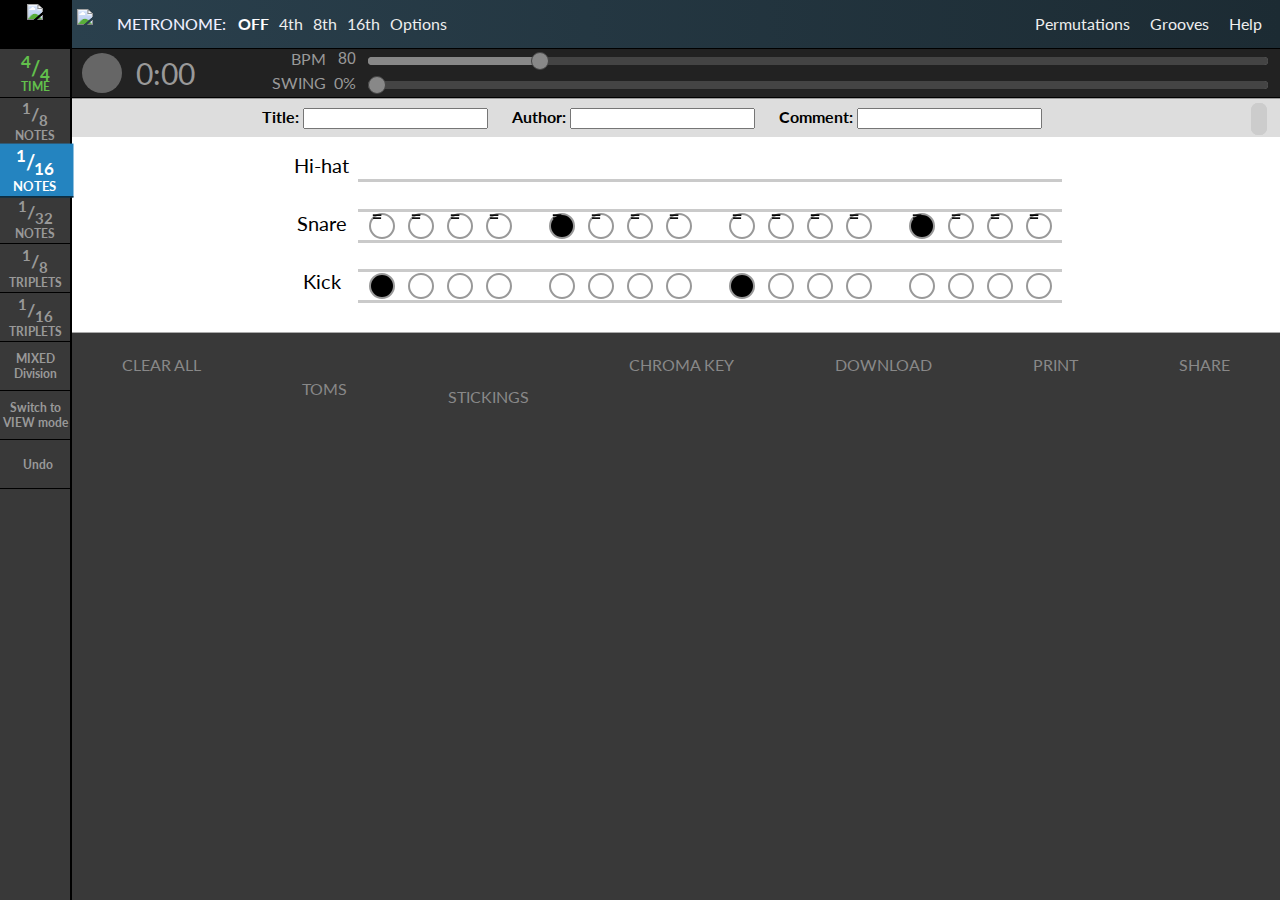
==== index.html @ 0bae326b "Add chroma key toggle" ====
<!DOCTYPE html>
<html unused_manifest="gscribe.manifest">
	<!-- HTML for the Groove Writer part of the Groove Scribe HTML application -->
	<!--Copyright 2015-2020 Lou Montulli, Mike Johnston  GPL V2.0 Please See LICENSE.txt for more details -->

    <head>
		<title>Groove Scribe</title>

		<meta name="apple-mobile-web-app-capable" content="yes">
		<meta name="mobile-web-app-capable" content="yes">
		<link rel="icon" sizes="192x192" href="images/gscribe-icon-192.png">
		<link rel="icon" sizes="96x96" href="images/gscribe-icon-96.png">
		<link rel="apple-touch-icon" href="images/apple-touch-icon.png">

		<!--meta property="og:image" content="https://mikeslessons.com/groove/images/GScribe_Logo_on_orange.png"> -->
		<meta property="og:description" content="Groove Scribe allows drummers to easily create grooves, listen, share, print sheet music, and more. Use the Groove Scribe to create new grooves, figure out the groove to your favorite song, or write down the groove to your latest tune."/>
		<meta property="og:site_name" content="GrooveScribe at MikesLessons.com"/>

		<script>
			document.write('<meta property="og:image" content="https://gscribe-png-image.herokuapp.com/' + window.location.search + '">');
		</script>
		<meta property="og:image" content="https://mikeslessons.com/groove/images/GScribe_Logo_on_orange.png">

		<link rel="stylesheet" type="text/css" href="font-awesome/4.7.0/css/font-awesome.min.css">
		<link rel="stylesheet" type="text/css" href="css/share-button.min.css">
	    <link rel="stylesheet" type="text/css" href="css/groove_writer_orange.css">
		<link rel="stylesheet" type="text/css" href="css/groove_display_orange.css">
		<link href='https://fonts.googleapis.com/css?family=Lato:400,700,300' rel='stylesheet' type='text/css'>

		<!--   Other peoples JS libraries    -->
		<!-- <script src="./MIDI.js/js/MIDI/MIDI.JS.min.js" type="text/javascript"></script> -->
		<script src="./MIDI.js/js/MIDI/AudioDetect.js" type="text/javascript"></script>
		<script src="./MIDI.js/js/MIDI/LoadPlugin.js" type="text/javascript"></script>
		<script src="./MIDI.js/js/MIDI/Plugin.js" type="text/javascript"></script>
		<script src="./MIDI.js/js/MIDI/Player.js" type="text/javascript"></script>
		<script src="./MIDI.js/inc/DOMLoader.XMLHttp.js" type="text/javascript"></script>
		<script src="./MIDI.js/inc/jasmid/stream.js"></script>
		<script src="./MIDI.js/inc/jasmid/midifile.js"></script>
		<script src="./MIDI.js/inc/jasmid/replayer.js"></script>
		<script src="./MIDI.js/inc/Base64.js"></script>
		<script src="./MIDI.js/inc/base64binary.js"></script>

		<!-- script to render ABC to an SVG image -->
		<script type="text/javascript" src="./js/abc2svg-1.js"></script>

		<!-- script to convert SVG to PNGs for download -->
		<script type="text/javascript" src="./js/pablo.min.js"></script>

		<!-- script for sharing to social sites -->
		<script src="js/share-button.min.js"></script>


		<!-- Minified version: <script src="./js/groove_writer.min.js" type="text/javascript"></script> -->

		<!-- jsmidgen for generating a midi file -->
		<script src="./js/jsmidgen.js" type="text/javascript"></script>
		<!--   our custom JS  -->
		<script src="js/groove_writer.js"></script>
		<script src="js/groove_utils.js"></script>
		<script src="js/grooves.js"></script>

		<script type="text/javascript">
			/*jslint browser:true evil:true on:true */
			/*global GrooveWriter, grooves */
			// instantiate a global instance of the GrooveWriterClass.    This page only uses one
			var myGrooveWriter = new GrooveWriter();
			if (myGrooveWriter.myGrooveUtils.grooveDBAuthoring) {
				document.write('<link rel="stylesheet" type="text/css" href="css/grooveDB_authoring.css">');
			}
			if (myGrooveWriter.myGrooveUtils.debugMode) {
				document.write('<link rel="stylesheet" type="text/css" href="css/groove_debug.css">');
			}
		</script>

    </head>
    <body>

	<div id="GrooveWriter">
		<div class="nonPrintable">
			<div id="LeftHandNav">
				<span id="divisionButtonContainer">
					<span id="logoInSubdivision" class="left-button-content"><img src="images/GScribe_Logo_lone_g.svg"></span>
					<span class="left-button edit-block" id="timeLabel" onclick="myGrooveWriter.timeSigPopupOpen();"><span class="left-button-content"><span><span id="timeSigLabel" class="buttonFraction"><sup>4</sup>/<sub>4</sub></span><span id="timeSubLabel">TIME</span></span></span></span>
					<span class="left-button subdivision edit-block" id="subdivision_8ths"  onclick="myGrooveWriter.changeDivision(8);"><span class="left-button-content"><span><span class="buttonFraction"><sup>1</sup>/<sub>8</sub></span>NOTES</span></span></span>
					<span class="left-button subdivision edit-block" id="subdivision_16ths" onclick="myGrooveWriter.changeDivision(16);"><span class="left-button-content"><span><span class="buttonFraction"><sup>1</sup>/<sub>16</sub></span>NOTES</span></span></span>
					<span class="left-button subdivision edit-block" id="subdivision_32ths" onclick="myGrooveWriter.changeDivision(32);"><span class="left-button-content"><span><span class="buttonFraction"><sup>1</sup>/<sub>32</sub></span>NOTES</span></span></span>
					<span class="left-button subdivision edit-block" id="subdivision_12ths" onclick="myGrooveWriter.changeDivision(12);"><span class="left-button-content"><span><span class="buttonFraction"><sup>1</sup>/<sub>8</sub></span>TRIPLETS</span></span></span>
					<span class="left-button subdivision edit-block" id="subdivision_24ths" onclick="myGrooveWriter.changeDivision(24);"><span class="left-button-content"><span><span class="buttonFraction"><sup>1</sup>/<sub>16</sub></span>TRIPLETS</span></span></span>
					<span class="left-button subdivision edit-block" id="subdivision_48ths" onclick="myGrooveWriter.changeDivision(48);"><span class="left-button-content"><span>MIXED<br>Division</span></span></span>

					<script>
						if (!myGrooveWriter.myGrooveUtils.grooveDBAuthoring) {
							document.write('<span class="left-button" onclick="myGrooveWriter.swapViewEditMode();"><span class="left-button-content"><span id="view-edit-switch" >Switch to EDIT mode</span></span></span>');
						}
					</script>

					<script>
						if (myGrooveWriter.myGrooveUtils.is_touch_device()) {
							document.write('<span class="left-button edit-block" id="advancedEditAnchor" onclick="event.preventDefault(); myGrooveWriter.toggleAdvancedEdit()"><span class="left-button-content">Advanced Edit</span></span>');
						}
					</script>

					<span class="left-button edit-block" id="undoButton" onclick="myGrooveWriter.undoCommand();"><span class="left-button-content"><i class="fa fa-undo"></i>&nbsp;&nbsp;Undo</span></span>
				</span>

			</div>
			<div id="TopNav" class="fullWidthEle">
				<span id="logoTextUpperLeft"><img src="images/GScribe_Logo_word_stack.svg"></span>
				<span id="upperLeft">
					<span id="metronomeContainer">
						<span id="metronomeLabel">METRONOME:</span>
						<span class="metronomeButton" id="metronomeOff" onclick="myGrooveWriter.setMetronomeFrequency(0);">OFF</span>
						<span class="metronomeButton" id="metronome4ths" onclick="myGrooveWriter.setMetronomeFrequency(4);">4th</span>
						<span class="metronomeButton" id="metronome8ths" onclick="myGrooveWriter.setMetronomeFrequency(8);">8th</span>
						<span class="metronomeButton" id="metronome16ths" onclick="myGrooveWriter.setMetronomeFrequency(16);">16th</span>
						<span class="metronomeButton Options grooveDB_hidden" id="metronomeOptionsAnchor" onclick="myGrooveWriter.metronomeOptionsAnchorClick(event);">Options</span>
					</span>
				</span>
				<span id="upperRight">
					<span class="rightButtons grooveDB_hidden" id="permutationAnchor" onclick="myGrooveWriter.permutationAnchorClick(event);"><i class="fa fa-bars"></i> Permutations</span>
					<span class="rightButtons" id="groovesAnchor" onclick="myGrooveWriter.groovesAnchorClick(event);"><i class="fa fa-bars"></i> Grooves</span>
					<span class="rightButtons" id="helpAnchor" onclick="myGrooveWriter.helpAnchorClick(event);"><i class="fa fa-bars"></i> Help</span>
				</span>
			</div>
			<div id="midiPlayer" class="fullWidthEle"><!-- space for the midiplayer to be attached by the javascript --></div>
		</div>

		<div id="RightHandContent">
			<div class="nonPrintable">

				<div id="PermutationOptions">
					<script type="text/javascript">
							var genHTML = "";
							genHTML += myGrooveWriter.HTMLforPermutationOptions();
							document.write(genHTML);
					</script>
				</div>
			</div>

			<div class="Printable">
				<!-- rendering area -->
				<div id="sheetMusicDiv" class="fullWidthEle">
					<div id="svgTarget" class="svgTarget">
						<!-- space for the SVG sheet music to display -->
					</div>
				</div>
			</div>
			<div class="nonPrintable">

				<p class="warnings">Warnings:</p>
				<div class="warnings" id="diverr">
				</div>

				<div id="sheetMusicTextFields" class="fullWidthEle grooveDB_hidden edit-block">
					<span class="sheetMusicTextField"><b>Title:</b> <input class="sheetMusicInputField" id="tuneTitle" onchange="myGrooveWriter.refresh_ABC();" type="text"></span>
					<span class="sheetMusicTextField"><b>Author:</b> <input class="sheetMusicInputField" id="tuneAuthor" onchange="myGrooveWriter.refresh_ABC();"  type="text"></span>
					<span class="sheetMusicTextField"><b>Comment:</b> <input class="sheetMusicInputField" id="tuneComments" onchange="myGrooveWriter.refresh_ABC();"  type="text"></span>
					<span id='KeyButton'><input type="checkbox" class="hiddenCheckbox" id="showLegend" onclick="myGrooveWriter.refresh_ABC();"><label id="LegendLabel" for="showLegend"><i class="fa fa-key"></i></label></span>
				</div>

				<div id="musicalInput" class="fullWidthEle edit-block">
					<div id="measureContainer">
						<script type="text/javascript">
              var genHTML = "";
              var cur_measure;
              for (cur_measure = 1; cur_measure <= myGrooveWriter.numberOfMeasures(); cur_measure++) {
                genHTML += myGrooveWriter.HTMLforStaffContainer(cur_measure, (cur_measure - 1) * myGrooveWriter.notesPerMeasure());
              }
              document.write(genHTML);
              //console.log(genHTML);
						</script>
					</div>
				</div>


				<div id="bottomButtonRow" class="fullWidthEle">
					<span class="pageBottomButton edit-block" id="clearAllNotesButton" onclick="event.preventDefault(); myGrooveWriter.clearAllNotes();"><span class="bottomButtonIcon"><i class="fa fa-trash fa-2x"></i></span><span class="bottomButtonLabel">CLEAR ALL</span></span>
					<span class="pageBottomButton edit-block" id="showHideTomsButton" onclick="event.preventDefault(); myGrooveWriter.showHideToms(false, false);"><span class="bottomButtonIcon"><i id="icon-tom1" class="fa fa-circle"></i><i id="icon-tom2" class="fa fa-circle-o"></i><i id="icon-tom3" class="fa fa-circle-o"></i></span><span class="bottomButtonLabel">TOMS</span></span>
					<span class=" grooveDB_hidden pageBottomButton" id="stickingsButton" onclick="myGrooveWriter.stickingsAnchorClick();"><span class="bottomButtonLabel">STICKINGS</span></span>
					<span class=" grooveDB_hidden pageBottomButton" id="showHideChromaKeyButton" onclick="myGrooveWriter.showHideChromaKeyButton();"><span class="bottomButtonIcon"><i class="fa fa-desktop fa-2x"></i></span><span class="bottomButtonLabel">CHROMA KEY</span></span>
					<span class=" grooveDB_hidden pageBottomButton" id="downloadButton" onclick="myGrooveWriter.DownloadAnchorClick();"><span class="bottomButtonIcon"><i class="fa fa-download fa-2x"></i></span><span class="bottomButtonLabel">DOWNLOAD</span></span>
					<span class=" grooveDB_hidden pageBottomButton" id="printButton" onclick="myGrooveWriter.printMusic();"><span class="bottomButtonIcon"><i class="fa fa-print fa-2x"></i></span><span class="bottomButtonLabel">PRINT</span></span>
					<span class=" grooveDB_hidden pageBottomButton" id="shareSaveButton" onclick="event.preventDefault(); myGrooveWriter.show_FullURLPopup();"><span class="bottomButtonIcon"><i class="fa fa-share fa-2x"></i></span><span class="bottomButtonLabel">SHARE</span></span>
				</div>

				<div id="midiTextOutput">
				</div>

				<span id="hiddenDescription">
					GrooveScribe allows drummers to easily create grooves, listen, share, print sheet music, and more.
					Use the GrooveScribe to create new grooves, figure out the groove to your favorite song,
					or write down the groove to your latest tune.
				</span>

				<!-- GrooveDB output area -->
				<div id="GrooveDB_MetaData" class="grooveDB_show" style="display:none;">
					<div id="grooveDBInstructions">
					This is the text that should be added to the GrooveDB for this groove.  <br>
					<b>Copy and paste it into the GrooveDB edit window </b>
					</div>
					<div>
					<textarea id="GrooveDB_source" class="fullWidthEle"></textarea>
					</div>
				</div>

				<div id="debugDisplayArea">
					<span id="undoStack"></span>
					<span id="redoStack"></span>
					<span id="URLSearchData"></span>
					<!-- ABC notation -->
					<A href="" id="showHideABC" onclick="event.preventDefault(); myGrooveWriter.ShowHideABCResults();">Show/Hide ABC Notation</a>

					<div id="ABC_Results">
						ABC Notation is used for rendering the music.  You can see what is being generated below.
						You can even edit it.  <br>
						NOTE: whenever the page is modified, the ABC Notation below will be overwritten automatically. <br>
						For more information about ABC Notation go here: <a href="http://abcnotation.com/">http://abcnotation.com/</a>
						<p></p>
						<textarea id="ABCsource" rows="10" cols="72" ></textarea>
						<br>
						<button type="button" onclick="myGrooveWriter.displayNewSVG();">Re-render the music</button>
						<button type="button" onclick="myGrooveWriter.saveABCtoFile();">Save ABC to file</button>
					</div>
					<span id="debugOutput"></span>
				</div>

				<div id="totalPlayTime">
				</div>
			</div>
		</div>


		<!-- context menu that will pop up over notes in advaced edit mode or right click -->
		<div class="noteContextMenu">
			<ul id="metronomeOptionsContextMenu" class="list">
				<li class="metronomeOptionsContextMenuItem" id="metronomeOptionsContextMenuSolo"      onclick='myGrooveWriter.metronomeOptionsMenuPopupClick("Solo");'  title="Just hear the metronome." >Solo</li>
				<li class="metronomeOptionsContextMenuItem" id="metronomeOptionsContextMenuSpeedUp"   onclick='myGrooveWriter.metronomeOptionsMenuPopupClick("SpeedUp");' title="Increase the tempo automatically" >Auto speed up</li>
				<li class="metronomeOptionsContextMenuItem" id="metronomeOptionsContextMenuCountIn"   onclick='myGrooveWriter.metronomeOptionsMenuPopupClick("CountIn");' title="One measure of metronome count in at the start" >Count it in</li>
				<li class="metronomeOptionsContextMenuItem" id="metronomeOptionsContextMenuOffTheOne" onclick='myGrooveWriter.metronomeOptionsMenuPopupClick("OffTheOne");' title="Click on the e, &, or a">Offset click</li>
				<!--
				<li id="metronomeOptionsContextMenuDropper"   onclick='myGrooveWriter.metronomeOptionsMenuPopupClick("Dropper")'  >Beat Dropper</li>
				-->
			</ul>
		</div>
		<div class="noteContextMenu">
			<ul id="metronomeOptionsOffsetClickContextMenu" class="list">
				<li class="metronomeOptionsOffsetClickContextMenuItem menuChecked" id="metronomeOptionsOffsetClickContextMenuOnThe1"   onclick='myGrooveWriter.metronomeOptionsMenuOffsetClickPopupClick("1");'>Start on "<b>1</b>"</li>
				<li class="metronomeOptionsOffsetClickContextMenuItem" id="metronomeOptionsOffsetClickContextMenuOnTheE"   onclick='myGrooveWriter.metronomeOptionsMenuOffsetClickPopupClick("E");'>Start on "<b>E</b>"</li>
				<li class="metronomeOptionsOffsetClickContextMenuItem" id="metronomeOptionsOffsetClickContextMenuOnTheAND" onclick='myGrooveWriter.metronomeOptionsMenuOffsetClickPopupClick("AND");'>Start on "<b>&amp;</b>"</li>
				<li class="metronomeOptionsOffsetClickContextMenuItem" id="metronomeOptionsOffsetClickContextMenuOnTheA"   onclick='myGrooveWriter.metronomeOptionsMenuOffsetClickPopupClick("A");'>Start on "<b>A</b>"</li>
				<li class="metronomeOptionsOffsetClickContextMenuItem" id="metronomeOptionsOffsetClickContextMenuOnTheROTATE"  onclick='myGrooveWriter.metronomeOptionsMenuOffsetClickPopupClick("ROTATE");'>Rotate through</li>
			</ul>
		</div>
		<div class="noteContextMenu">
			<ul id="metronomeOptionsOffsetClickForTripletsContextMenu" class="list">
				<li class="metronomeOptionsOffsetClickContextMenuItem menuChecked" id="metronomeOptionsOffsetClickContextMenuOnThe1Triplet"  onclick='myGrooveWriter.metronomeOptionsMenuOffsetClickPopupClick("1");'>Start on "<b>1</b>"</li>
				<li class="metronomeOptionsOffsetClickContextMenuItem" id="metronomeOptionsOffsetClickContextMenuOnTheTI" onclick='myGrooveWriter.metronomeOptionsMenuOffsetClickPopupClick("TI");'>Start on "<b>&amp;</b>"</li>
				<li class="metronomeOptionsOffsetClickContextMenuItem" id="metronomeOptionsOffsetClickContextMenuOnTheTA" onclick='myGrooveWriter.metronomeOptionsMenuOffsetClickPopupClick("TA");'>Start on "<b>A</b>"</li>
				<li class="metronomeOptionsOffsetClickContextMenuItem" id="metronomeOptionsOffsetClickContextMenuOnTheROTATE"   onclick='myGrooveWriter.metronomeOptionsMenuOffsetClickPopupClick("ROTATE");'>Rotate through</li>
			</ul>
		</div>
		<div class="noteContextMenu">
			<ul id="stickingContextMenu" class="list">
				<li onclick='myGrooveWriter.notePopupClick("sticking", "off");'>Off</li>
				<li onclick='myGrooveWriter.notePopupClick("sticking","right");'><b>R</b>ight</li>
				<li onclick='myGrooveWriter.notePopupClick("sticking","left");'><b>L</b>eft</li>
				<li onclick='myGrooveWriter.notePopupClick("sticking","both");'><b>R/L</b></li>
				<li onclick='myGrooveWriter.notePopupClick("sticking", "count");'>Count</li>
			</ul>
		</div>
		<div class="noteContextMenu">
			<ul id="hhContextMenu" class="list">
				<li onclick='myGrooveWriter.notePopupClick("hh", "off");'>Off</li>
				<li onclick='myGrooveWriter.notePopupClick("hh","normal");'>Hi-hat normal</li>
				<li onclick='myGrooveWriter.notePopupClick("hh","open");'>Hi-hat open</li>
				<!-- <li onclick='myGrooveWriter.notePopupClick("hh","close");'>Hi-hat closed</li> -->
				<li onclick='myGrooveWriter.notePopupClick("hh","accent");'>Hi-hat accent</li>
				<li onclick='myGrooveWriter.notePopupClick("hh","crash");'>Crash</li>
				<li onclick='myGrooveWriter.notePopupClick("hh","ride");'>Ride</li>
				<li onclick='myGrooveWriter.notePopupClick("hh","ride_bell");'>Ride Bell</li>
				<li onclick='myGrooveWriter.notePopupClick("hh","cow_bell");'>Cow Bell</li>
				<li onclick='myGrooveWriter.notePopupClick("hh","stacker");'>Stacker</li>
				<li onclick='myGrooveWriter.notePopupClick("hh","metronome_normal");'>Click</li>
				<li onclick='myGrooveWriter.notePopupClick("hh","metronome_accent");'>Click - accent</li>
			</ul>
		</div>
		<div class="noteContextMenu">
			<ul id="tom1ContextMenu" class="list">
				<li onclick='myGrooveWriter.notePopupClick("tom1", "off");'>Off</li>
				<li onclick='myGrooveWriter.notePopupClick("tom1", "normal");'>Tom Normal</li>
			</ul>
		</div>
		<div class="noteContextMenu">
			<ul id="tom4ContextMenu" class="list">
				<li onclick='myGrooveWriter.notePopupClick("tom4", "off");'>Off</li>
				<li onclick='myGrooveWriter.notePopupClick("tom4", "normal");'>Tom Normal</li>
			</ul>
		</div>
		<div class="noteContextMenu">
			<ul id="snareContextMenu" class="list">
				<li onclick='myGrooveWriter.notePopupClick("snare", "off");'>Off</li>
				<li onclick='myGrooveWriter.notePopupClick("snare", "normal");'>Snare Normal</li>
				<li onclick='myGrooveWriter.notePopupClick("snare", "accent");'>Snare Accent</li>
				<li onclick='myGrooveWriter.notePopupClick("snare", "ghost");'>Ghost Note</li>
				<li onclick='myGrooveWriter.notePopupClick("snare", "xstick");'>Cross Stick</li>
				<li onclick='myGrooveWriter.notePopupClick("snare", "buzz");'>Buzz Stroke</li>
				<li onclick='myGrooveWriter.notePopupClick("snare", "flam");'>Flam</li>
			</ul>
		</div>
		<div class="noteContextMenu">
			<ul id="kickContextMenu" class="list">
				<li onclick='myGrooveWriter.notePopupClick("kick", "off");'>Off</li>
				<li onclick='myGrooveWriter.notePopupClick("kick", "normal");'>Kick Normal</li>
				<li onclick='myGrooveWriter.notePopupClick("kick", "splash");'>Hi-hat foot</li>
				<li onclick='myGrooveWriter.notePopupClick("kick", "kick_and_splash");'>Kick &amp; Hi-hat foot</li>
			</ul>
		</div>
		<div class="noteContextMenu">
			<ul id="stickingsLabelContextMenu" class="list">
				<li onclick='myGrooveWriter.noteLabelPopupClick("stickings", "all_off");'>all <b>Off</b></li>
				<li onclick='myGrooveWriter.noteLabelPopupClick("stickings", "alternate");'>alternate <b>R</b>/<b>L</b></li>
				<li onclick='myGrooveWriter.noteLabelPopupClick("stickings", "all_right");'>all <b>R</b>s</li>
				<li onclick='myGrooveWriter.noteLabelPopupClick("stickings", "all_left");'>all <b>L</b>s</li>
				<li onclick='myGrooveWriter.noteLabelPopupClick("stickings", "all_count");'><b>C</b>ounts</li>
				<li onclick='myGrooveWriter.noteLabelPopupClick("stickings", "cancel");'>cancel</li>
			</ul>
		</div>
		<div class="noteContextMenu">
			<ul id="hhLabelContextMenu" class="list">
				<li onclick='myGrooveWriter.noteLabelPopupClick("hh", "all_off");'>all Hi-hats <b>Off</b></li>
				<li onclick='myGrooveWriter.noteLabelPopupClick("hh", "all_on");'>all Hi-hats <b>On</b></li>
				<li onclick='myGrooveWriter.noteLabelPopupClick("hh", "downbeats");'>downbeats</li>
				<li onclick='myGrooveWriter.noteLabelPopupClick("hh", "upbeats");'>upbeats</li>
				<li id='mute_hh_menu_item' onclick='myGrooveWriter.noteLabelPopupClick("hh", "mute");'>mute HH sound</li>
				<li onclick='myGrooveWriter.noteLabelPopupClick("hh", "cancel");'>cancel</li>
			</ul>
		</div>
		<div class="noteContextMenu">
			<ul id="tom1LabelContextMenu" class="list">
				<li onclick='myGrooveWriter.noteLabelPopupClick("tom1", "all_off");'>all Toms <b>Off</b></li>
				<li onclick='myGrooveWriter.noteLabelPopupClick("tom1", "all_on");'>all Toms <b>On</b></li>
				<li id='mute_tom1_menu_item' onclick='myGrooveWriter.noteLabelPopupClick("tom1", "mute");'>mute tom sound</li>
				<li onclick='myGrooveWriter.noteLabelPopupClick("tom1", "cancel");'>cancel</li>
			</ul>
		</div>
		<div class="noteContextMenu">
			<ul id="tom4LabelContextMenu" class="list">
				<li onclick='myGrooveWriter.noteLabelPopupClick("tom4", "all_off");'>all Toms <b>Off</b></li>
				<li onclick='myGrooveWriter.noteLabelPopupClick("tom4", "all_on");'>all Toms <b>On</b></li>
				<li id='mute_tom4_menu_item' onclick='myGrooveWriter.noteLabelPopupClick("tom4", "mute");'>mute tom sound</li>
				<li onclick='myGrooveWriter.noteLabelPopupClick("tom4", "cancel");'>cancel</li>
			</ul>
		</div>
		<div class="noteContextMenu">
			<ul id="snareLabelContextMenu" class="list">
				<li onclick='myGrooveWriter.noteLabelPopupClick("snare", "all_off");'>all Snares <b>Off</b></li>
				<li onclick='myGrooveWriter.noteLabelPopupClick("snare", "all_on");'>all <b>Accented</b></li>
				<li onclick='myGrooveWriter.noteLabelPopupClick("snare", "all_on_normal");'>all <b>Normal</b></li>
				<li onclick='myGrooveWriter.noteLabelPopupClick("snare", "all_on_ghost");'>all <b>Ghosts</b></li>
				<li id='mute_snare_menu_item' onclick='myGrooveWriter.noteLabelPopupClick("snare", "mute");'>mute snare sound</li>
				<li onclick='myGrooveWriter.noteLabelPopupClick("snare", "cancel");'>cancel</li>
			</ul>
		</div>
		<div class="noteContextMenu">
			<ul id="kickLabelContextMenu" class="list">
				<li onclick='myGrooveWriter.noteLabelPopupClick("kick", "all_off");'>all Kicks <b>Off</b></li>
				<li onclick='myGrooveWriter.noteLabelPopupClick("kick", "all_on");'>all Kicks <b>On</b></li>
				<li onclick='myGrooveWriter.noteLabelPopupClick("kick", "hh_foot_nums_on");'>HH foot #'s <b>On</b></li>
				<li onclick='myGrooveWriter.noteLabelPopupClick("kick", "hh_foot_ands_on");'>HH foot &'s <b>On</b></li>
				<li id='mute_kick_menu_item' onclick='myGrooveWriter.noteLabelPopupClick("kick", "mute");'>mute kick sound</li>
				<li onclick='myGrooveWriter.noteLabelPopupClick("kick", "cancel");'>cancel</li>
			</ul>
		</div>
		<div class="noteContextMenu">
			<ul id="permutationContextMenu" class="list">
				<li onclick='myGrooveWriter.permutationPopupClick("none");'><b>None</b></li>
				<li onclick='myGrooveWriter.permutationPopupClick("kick_16ths");'><b>Kick</b> Permutation</li>
				<li onclick='myGrooveWriter.permutationPopupClick("snare_16ths");'><b>Snare</b> Permutation</li>
			</ul>
		</div>
		<div class="noteContextMenu">
			<ul id="helpContextMenu" class="list">
				<li onclick='myGrooveWriter.helpMenuPopupClick("undo");'>Undo (Ctrl-Z)</li>
				<li onclick='myGrooveWriter.helpMenuPopupClick("redo");'>Redo (Ctrl-Y)</li>
				<li onclick='myGrooveWriter.helpMenuPopupClick("help");'>Help</li>
				<li onclick='myGrooveWriter.helpMenuPopupClick("about");'>About</li>
			</ul>
		</div>
		<div class="noteContextMenu">
			<ul id="stickingsContextMenu" class="list" style="width: 200px;">
				<li onclick='myGrooveWriter.stickingsShowHideToggle();'><b>Show or Hide stickings</b></li>
				<li onclick='myGrooveWriter.stickingsReverseRL();'><b>Reverse stickings R/L</b></li>
			</ul>
		</div>
		<div class="noteContextMenu">
			<ul id="downloadContextMenu" class="list" style="width: 200px;">
				<li onclick='myGrooveWriter.SVGSaveAs();'><b>Download SVG Images</b></li>
				<li onclick='myGrooveWriter.PNGSaveAs();'><b>Download PNG Images</b></li>
				<li onclick='myGrooveWriter.MIDISaveAs();'><b>Download MIDI file</b></li>
			</ul>
		</div>
		<div id="grooveListWrapper">
			<script>
				document.write(grooves.getGroovesAsHTML());
			</script>
		</div>

		<!-- dialog for the TIME label, hidden by default -->
		<div id="timeSigPopup">
			<div id="timeSigPopupTitle">Choose a Time Signature</div>
			<div id="timeSigPopupOptions">
			 <select id="timeSigPopupTimeSigTop">
			  <option value="2">2</option>
			  <option value="3">3</option>
			  <option selected value="4">4</option>
			  <option value="5">5</option>
			  <option value="6">6</option>
			  <option value="7">7</option>
			  <option value="8">8</option>
			  <option value="9">9</option>
			  <option value="10">10</option>
			  <option value="11">11</option>
			  <option value="12">12</option>
			  <option value="13">13</option>
			  <option value="14">14</option>
			  <option value="15">15</option>
			</select>
			<b id="timeSigPopupSlash">/</b>
			<select id="timeSigPopupTimeSigBottom">
			  <option selected value="4">4</option>
			  <option value="8">8</option>
			  <option value="16">16</option>
			</select>
			</div>
			<div id="timeSigPopupButtons">
			<button id="timeSigPopupCancel" onclick="myGrooveWriter.timeSigPopupClose('cancel');">Cancel</button>
			<button id="timeSigPopupOK" onclick="myGrooveWriter.timeSigPopupClose('ok');">Done</button>
			</div>
		</div>

		<!-- this is used by the share/save button, and is hidden by default -->
		<div id="fullURLPopup">
			<span id="fullURLPopupCloseButton" onclick="myGrooveWriter.close_FullURLPopup();"><i class="fa fa-lg fa-times-circle"></i></span>
			<div id="fullURLPopupTitle">Share Your Groove</div>
			<div id="fullURLPopupSubTitle">Use this URL to share or save this groove</div>
			<div id="fullURLPopupSubSubTitle">(You can also bookmark this page)</div>
			<div id="fullURLPopupCheckboxes">
				<span><label  id="shortURLLabel" class="fullURLPopupCheckboxLabel"><input type="checkbox" id="shortenerCheckbox" onchange="myGrooveWriter.shortenerCheckboxChanged();">Short URL</label></span>
				<span><label id="embedCodeLabel" class="fullURLPopupCheckboxLabel"><input type="checkbox" id="embedCodeCheckbox" onchange="myGrooveWriter.embedCodeCheckboxChanged();">Embed Code</label></span>
			</div>
			<div id="fullURLPopupTextFieldContainer"><input type="text" id="fullURLPopupTextField"></div>
			<br>
			<div id="shareButtonContainer">
				<button id="fullURLPopupCopyButton" onclick="myGrooveWriter.copyShareURLToClipboard();">&nbsp;<i class="fa fa-copy"></i> &nbsp;COPY&nbsp;</button>
				&nbsp; &nbsp; &nbsp;
				<share-button id="shareButton"></share-button>
			</div>
		</div>


		<!-- this is used by the metronome auto speed up option menu, and is hidden by default -->
		<div id="metronomeAutoSpeedupConfiguration">
			<div id="metronomeAutoSpeedupOutputText">
				Increase <span id="metronomeAutoSpeedupTempoIncreaseAmountOutput">5</span> bpm in
				<span id="metronomeAutoSpeedupTempoIncreaseIntervalOutput">2</span> min
			</div>
			<div id="metronomeAutoSpeedupConfigurationKeepIncreasing">
				<input type="checkbox" checked id="metronomeAutoSpeedUpKeepGoingForever"><label for="metronomeAutoSpeedUpKeepGoingForever">Keep increasing after the first interval</label>
			</div>
			<div id="metronomeAutoSpeedupConfigurationSliders">
				<div id="metronomeAutoSpeedupConfigurationAmountLable">Amount in BPM</div>
				<input type=range min=1 max=100 value=5 class="metronomeAutoSpeedUpRange" id="metronomeAutoSpeedupTempoIncreaseAmount" oninput="myGrooveWriter.updateRangeLabel(event, 'metronomeAutoSpeedupTempoIncreaseAmountOutput');">
				<div id="metronomeAutoSpeedupConfigurationIntervalLable">Interval in Minutes</div>
				<input type=range min=1 max=20 value=2 class="metronomeAutoSpeedUpRange" id="metronomeAutoSpeedupTempoIncreaseInterval" step="1" oninput="myGrooveWriter.updateRangeLabel(event, 'metronomeAutoSpeedupTempoIncreaseIntervalOutput');">
			</div>
			<div id="metronomeAutoSpeedupCloseButtonDiv">
				<button id="metronomeAutoSpeedupConfigurationCloseButton" onclick="myGrooveWriter.close_MetronomeAutoSpeedupConfiguration('ok');">Done</button>
			</div>
		</div>


		<script>
			// set up the page after it has fully loaded
			window.onload = function () { 'use strict';
				myGrooveWriter.runsOnPageLoad();   // Initialize the notes
			};
		</script>


	</div>

    </body>
</html>
---- css/groove_writer_orange.css ----
/* this is for debugging layout issues - puts a red border around everything */
	/* body * { border: 1px solid red; }		 */
	DEBUG {
		border: 1px solid red;
	}
	body {
		/* Use GrooveWriter instead of body for easy embedding */
		margin: 0px;
		height: 100vh;
		background-color: #393939;
	}
	#GrooveWriter {
		/* tag surrounds entire app */
		/* Use the following CSS to move the app down so a nav bar can be inserted above */
		/* width and height can also be set here to fit within a page */
		/* carefully set the height since a vertical scroll bar will be added to the right hand
		 * content when the height of the content is more than the height specified here.
		 * Usually set the height to 100vh - (the height of the top nav)
		 */
		position: relative;
		background-color: #393939;
		//background-color: #DDD;
		width: 100%;
		min-width: 800px;
		/* to embed, add your header height here.  Replace 0px with your header height */
		//height: 100%;
		font: 100%/normal 'Lato', Calibri, sans-serif;

	}
	.fullWidthEle {
		max-width: 1478px; /* 1550 - 72 */
	}
	.warnings {
		font-family: monospace;
		display: none;
	}

	.Printable {
		display: block;
	}
	.nonPrintable {
		display: block;
	}
	#LeftHandNav {
		width: 70px;
		height: 100%;
		position: fixed;
		/position: absolute;
		#top: 111px;
		top: 0px;
		left: 0px;
		border-right: 2px solid #000;
		background: #393939;
		z-index: 999;
	}
	#TopNav {
		position: fixed;
		/position: relative;
		#top: 111px;
		top: 0px;
		left: 0px;
		z-index: 998;
		width: calc(100% - 72px);
		margin-left: 72px;
		height: 48px;  /* total 48 */
		border-bottom: 1px solid #000;
		background: var(--header-bg-color);
		background: linear-gradient(to right, var(--header-bg-start-color), var(--header-bg-end-color));
		display: block;
	}
	#midiPlayer {  /* more #midiPlayer css in groove_display.css */
		background: #000;
		width: calc(100% - 72px);
		height: 48px;
		position: fixed;
		#top: 160px;
		top: 49px;
		/position: relative;
		left: 72px;
		z-index: 999;
		border-bottom: 1px solid #000;
	}
	#RightHandContent {
		position: relative;
		#top: 209px;
		top: 98px;
		left: 72px;
		height: calc(100% - 98px);
		width: calc(100% - 72px);
		overflow-y: auto;
	}
	#logoTextUpperLeft {
		padding: 9px 10px 6px 5px;
		display: inline-block;
	}
	#logoTextUpperLeft img {
		height: 30px;
	}
	#upperLeft  {
		margin-top: 12px;
		display: inline-block;
		white-space: nowrap;
		vertical-align: top;
	}
	#upperRight {
		margin-top: 12px;
		display: inline-block;
		float: right;
		margin-right: 10px;
		white-space: nowrap;
		vertical-align: top;
	}

	#divisionButtonContainer {

	}
	#metronomeContainer {
	}
	#metronomeLabel {
		display: inline-block;
		height: 20px;
		font-weight: 500;
		margin: 0px 5px 0px 10px;
		text-align: center;
		color: #EEF;
	}
	.metronomeButton, .rightButtons {
		padding: 2px;
		cursor: pointer;
		display: inline-block;
		/background: #0071ad;
		color: #EEE;
		border: 0px solid #00B;
		text-align: center;
		border-radius: 20px;
		/width: 50px;
		margin: 0px 1px;
		height: 20px;
		transition: all .1s ease-in-out;
	}
	.rightButtons {
		margin: 0px 6px;
	}
	.metronomeButton:hover, .rightButtons:hover, .metronomeButton.selected:hover, .rightButtons.selected:hover, .rightButtons.buttonSelected:hover {
		/color: #3b5166;
		font-weight: 700;
		transform: scale(1.05);
	}
	.metronomeButton.options {
		width: 75px;
	}
	.metronomeButton.buttonSelected, .metronomeButton.selected, .rightButtons.buttonSelected {  /* is a button and is selected */
		color: #FFF;
		font-weight: 700;
		/background: #68c2ff;
	}

	#logoInSubdivision {
		background-color: #000;
	}
	#logoInSubdivision img {
		height: 40px;
	}
	.left-button {
		display: block;
		color: #999999;
		cursor: pointer;
	}
	.left-button-content {
		display: block;
		cursor: pointer;
		font-size: 12px;
		font-weight: bold;
		height: 48px;
		border-bottom: 1px solid #000;
		text-align: center;
		vertical-align: middle;
		display: -webkit-flex;
		display: flex;
		align-items: center;
		-webkit-align-items: center;
		justify-content: center;
		-webkit-justify-content: center;
		transition: all .1s ease-in-out;
	}
	#timeLabel {
		height: 48px;  /* Override from above */
	}
	#timeSigLabel {
		color: #62C04C;
		font-size: 20px;
		margin-bottom: -5px;
	}
	#timeSubLabel {
		color: #62C04C;
		font-size: 12px;
	}
	.left-button.disabled, .left-button.disabled:hover {
		color: #000;
		background-color: #393939;
	}
	.left-button.buttonSelected, .left-button.buttonSelected:hover {  /* is subdivision and is selected */
		background: #2484C0;
		color: #FFF;
		cursor: auto;
		transform: scale(1.1);
	}
	.myButton:hover, .left-button:hover {
	   border-top-color: #28597a;
	   background: #555555;
	   color: #ccc;
	   transform: scale(1.05);
	 }
	.myButton:active, .left-button:active  {
	   border-top-color: #1b435e;
	   background: #1b435e;
    }
	.buttonFraction {  /* The number above "triplet" in the .subdivision 1/4, 1/8, etc */
		display: block;
		font-size: 18px;
	}
	#advancedEditAnchor.buttonSelected {
		background: #009ffa;
		color: #FFF;
		font-size: 14px;
	}
	.buttonText {
	}
	#undoButton {
		font-size: 14px;
	}
	#NotationLine {
		height: 35px;
		text-align: center;
		padding-top: 13px;
		border-bottom:1px solid #AAA;
		background-color: #DDD;

	}
	#NotationLabel {
		display: inline-block;
		margin:auto;
		font-size: 20px;
		font-weight: bold;
		text-align: center;
		padding-left: 62px;
	}
	#KeyButton {
		float: right;
		padding-right: 5px;
		font-size: 18px;
		text-align: right;
	}
	#hiddenDescription {
		display: none;
	}
	#musicalInput {
		width: 100%;
		background: #FFF;
		overflow-x: auto;
		overflow-y: hidden;
		border-bottom: 1px solid #AAA;
		text-align: center;
		white-space: nowrap;
	}
	@media only screen and (orientation: portrait) {
		#musicalInput {
			white-space: normal;
			/* wrap down on portait mode displays,
			 *	don't wrap in landscape mode
			 */
		}
	}
	#musicalInput.expanded {
		max-width: 5000px !important;
	}
	#measureContainer {
		margin-left: auto;
		margin-right: auto;
	}
	.staff-container {
		/margin-left: 2px;
		/margin-top: 2px;
		margin-right: -3px;
		margin-bottom: 0px;
		display: inline-block;
		background: #FFFFFF;
		text-align: left;
		white-space: nowrap;
	}
	.notes-row-container {
		display: inline-block;
	}
	.heading1 {
		font-size: 30px;
		font-weight: bold;
	}
	.line-labels {
		display: inline-block;
		vertical-align: top;
		width: 80px;
		font-size: 20px;
		display: table-cell;
	}
	.stickings-label {
		display: none;
		height: 25px;
		background: #f7f1cf;
		color: #000;
		padding-top: 9px;
		padding-left: 1px;
		font-size: 12px;
		cursor: pointer;
		text-align: center;
	}
	.hh-label {
		display: block;
		white-space:nowrap;
		margin-top: 16px;
		margin-left: 8px;
		cursor: pointer;
		text-align: center;
	}
	#tom1-label {
		display: block;
		white-space:nowrap;
		margin-top: 5px;
		margin-left: 8px;
		cursor: pointer;
		text-align: center;
		visibility: hidden;
	}
	.snare-label {
		margin-top: 5px;
		margin-left: 8px;
		cursor: pointer;
		text-align: center;
	}
	#tom4-label {
		display: block;
		white-space:nowrap;
		margin-top: 5px;
		margin-left: 8px;
		cursor: pointer;
		text-align: center;
		visibility: hidden;
	}
	.kick-label {
		margin-top: 5px;
		margin-left: 8px;
		cursor: pointer;
		text-align: center;
	}
	.stickings-label:hover {
		color: var(--highlight-color);
	}
	.hh-label:hover, .snare-label:hover, .kick-label:hover {
		color: var(--highlight-color);
	}
	.music-line-container {
		display: inline-block;
		/top: 30px;
		z-index: 3;
		display: table-cell;
	}
	.notes-container {
		font-family:  Times New Roman;  /* parens around snare ghost note, R for Ride */
		position: relative;
		z-index: 4;
	}
	.stickings-container {
		display: none;
		height: 32px;
		background: #f7f1cf;
		border: 1px solid transparent;
		margin-top: 0px;
		white-space:nowrap;
		-moz-user-select: none;
		-webkit-user-select: none;
		-ms-user-select: none;
	}
	.background-highlight-container {
		position: absolute;
		height: 190px;
		white-space:nowrap;
		border: 1px solid transparent;
	}
	.hi-hat-container {
		height: 42px;
		white-space:nowrap;
		border: 1px solid transparent;
		-moz-user-select: none;
		-webkit-user-select: none;
		-ms-user-select: none;
	}
	#tom1-container {
		height: 28px;
		white-space:nowrap;
		border: 1px solid transparent;
		-moz-user-select: none;
		-webkit-user-select: none;
		-ms-user-select: none;
		visibility: hidden;
	}
	.snare-container {
		border: 1px solid transparent;
		height: 28px;
		white-space:nowrap;
		-moz-user-select: none;
		-webkit-user-select: none;
		-ms-user-select: none;
	}
	#tom4-container {
		height: 28px;
		white-space:nowrap;
		border: 1px solid transparent;
		-moz-user-select: none;
		-webkit-user-select: none;
		-ms-user-select: none;
		visibility: hidden;
	}
	.kick-container {
		border: 1px solid transparent;
		height: 56px;
		white-space:nowrap;
		-moz-user-select: none;
		-webkit-user-select: none;
		-ms-user-select: none;
	}
	.staff-line-1{
		position: absolute; top: 42px;
		width:100%;
		height:0px;
		border-top:3px solid #cacaca;
	}
	.staff-line-2{
		position: absolute; top: 72px;
		width:100%;
		height:0px;
		border-top:3px solid #cacaca;
	}
	.staff-line-3{
		position: absolute; top: 103px;
		width:100%;
		height:0px;
		border-top:3px solid #cacaca;
	}
	.staff-line-4{
		position: absolute; top: 132px;
		width:100%;
		height:0px;
		border-top:3px solid #cacaca;
	}
	.staff-line-5{
		position: absolute; top: 163px;
		width:100%;
		height:0px;
		border-top:3px solid #cacaca;
	}
	.sticking {
		display: inline-block;
		position: relative;
		border: 1px solid;
		border-color: transparent;
		width: 29px;
		height: 100%;
		margin-right: 2px;
		margin-left: 2px;
		margin-bottom: 0;
	}
	.bg-highlight {
		display: inline-block;
		width: 35px;
		height: 192px;
	}
	.hi-hat {
		display: inline-block;
		position: relative;
		border: 1px solid;
		border-color: transparent;
		width: 29px;
		height: 100%;
		margin-right: 2px;
		margin-left: 2px;
	}
	.tom {
		display: inline-block;
		position: relative;
		border: 1px solid;
		border-color: transparent;
		width: 29px;
		height: 100%;
		margin-right: 2px;
		margin-left: 2px;
	}
	.snare {
		display: inline-block;
		position: relative;
		border: 1px solid;
		border-color: transparent;
		width: 29px;
		height: 100%;
		margin-right: 2px;
		margin-left: 2px;
	}
	.kick {
		display: inline-block;
		position: relative;
		border: 1px solid;
		border-color: transparent;
		width: 29px;
		height: 100%;
		margin-right: 2px;
		margin-left: 2px;
	}
	.note_part {  /* all the following note segments also share class .note_part */
	}
	.sticking_right {
		position: absolute; top: 0px; left: 6px;
		font-size: 24px;
		color: #CCCCCC;
		cursor: pointer;
	}
	.sticking_left {
		position: absolute; top: 0px; left: 6px;
		font-size: 24px;
		color: #CCCCCC;
		cursor: pointer;
	}
	.sticking_both {
		position: absolute; top: 5px; left: 0px;
		font-size: 18px;
		color: transparent;
		cursor: pointer;
	}
	.sticking_count {
		position: absolute; top: 0px; left: 6px;
		font-size: 24px;
		color: transparent;
		cursor: pointer;
	}
	.hh_crash {
		position: absolute; top: 19px; left: 5px;
		font-size: 20px;
		color: transparent;
		cursor: pointer;
	}
	.hh_ride {
		position: absolute; top: 18px; left: 6px;
		font-size: 20px;
		color: transparent;
		cursor: pointer;
	}
	.hh_ride_bell {
		position: absolute; top: 18px; left: 6px;
		font-size: 20px;
		color: transparent;
		cursor: pointer;
	}
	.hh_cow_bell {
		position: absolute; top: 18px; left: 6px;
		font-size: 20px;
		color: transparent;
		cursor: pointer;
	}
	.hh_stacker {
		position: absolute; top: 17px; left: 5px;
		font-size: 20px;
		color: transparent;
		cursor: pointer;
	}
	.hh_metronome_normal {
		position: absolute; top: 17px; left: 5px;
		font-size: 20px;
		color: transparent;
		cursor: pointer;
	}
	.hh_metronome_accent {
		position: absolute; top: 17px; left: 5px;
		font-size: 20px;
		color: transparent;
		cursor: pointer;
	}
	.hh_cross {
		position: absolute; top: 15px; left: 5px;
		font-size: 24px;
		color: #CCCCCC;
		cursor: pointer;
	}
	.hh_open {
		position: absolute; top: 3px; left: 9px;
		font-size: 13px;
		color: transparent;
	}
	.hh_close {
		position: absolute; top: 3px; left: 9px;
		font-size: 13px;
		color: transparent;
		float:left;
	}
	.hh_accent {
		position: absolute; top: 0px; left: 11px;
		font-size: 20px;
		color: transparent;
		float:left;
	}
	.unmuteHHButton, .unmuteSnareButton, .unmuteKickButton, .unmuteTom1Button, .unmuteTom4Button {
		display: inline-block;
		display: none;
		position: relative;
		border: 1px solid;
		border-color: transparent;
		vertical-align: top;
		width: 29px;
		height: 100%;
		margin-right: 2px;
		margin-left: 2px;
		cursor: pointer;
	}
	.unmuteHHButton:hover, .unmuteSnareButton:hover, .unmuteKickButton:hover, .unmuteTom1Button:hover, .unmuteTom4Button:hover {
		opacity: .6;
	}
	.unmuteHHStack {
		margin-top: 9px;
	}
	.unmuteStack {
		margin-top: -3px;
	}
	.tom_circle {
		position: absolute; top: 1px; left: 3px;
		width:90%;
		height:20px;
		width: 20px;
		background: #FFF;
		border: 2px solid;
		border-color: #999;
		border-radius: 30px;
		cursor: pointer;
	}
	.dot_in_snare_ghost_note {
		font-size: 14px;
		position: relative; top: -1px; left: 0px;
	}
	.snare_ghost {
		position: absolute; top: -4px; left: 1px;
		font-size: 26px;
		line-height: 30px;
		color: transparent;
		cursor: pointer;
	}
	.snare_circle {
		position: absolute; top: 0px; left: 2px;
		width:90%;
		line-height: 20px;
		height:22px;
		width: 22px;
		background: #FFF;
		border: 2px solid;
		border-color: #999;
		border-radius: 30px;
		cursor: pointer;
	}
	.snare_accent {
		position: absolute; top: 5px; left: 11px;
		line-height: 15px;
		font-size: 15px;
		color: transparent;
		cursor: pointer;
	}
	.snare_xstick {
		position: absolute; top: -5px; left: 3px;
		font-size: 30px;
		color: transparent;
		cursor: pointer;
	}
	.snare_buzz {
		position: absolute; top: 0px; left: 3px;
		font-size: 22px;
		color: transparent;
		cursor: pointer;
	}
	.snare_flam {
		position: absolute; top: -2px; left: -2px;
		font-size: 25px;
		color: transparent;
		cursor: pointer;
	}
	.snare_drag {
		position: absolute; top: -2px; left: -2px;
		font-size: 25px;
		color: transparent;
		cursor: pointer;
	}
	.kick_circle {
		position: absolute; top: 0px; left: 2px;
		height: 22px;
		width: 22px;
		background: #FFF;
		border: 2px solid #999;
		border-radius: 40px 40px 40px 40px;
		cursor: pointer;
	}

	.kick_splash {
		position: absolute; top: 24px; left: 3px;
		font-size: 30px;
		color: transparent;
		cursor: pointer;
	}
	.opening_note_space {
		display: inline-block;
		width:1px;
		height:1px;
		background: transparent;
	}
	.end_note_space {
		display: inline-block;
		width:1px;
		height:1px;
		background: transparent;
	}
	.space_between_note_groups {
		display: inline-block;
		width:20px;
		height:1px;
		background: transparent;
	}
	#addMeasureButton {
		vertical-align: top;
		display: inline-block;
		color: var(--highlight-color-on-white);
		cursor: pointer;
		font-size: 40px;
		padding-top: 2px;
		margin-top: 73px;
	}

	.closeMeasureButton {
		vertical-align: top;
		display: inline-block;
		margin-top: 3px;
		cursor: pointer;
		color: var(--highlight-color-on-white);
	}
	.closeMeasureButton:hover, #addMeasureButton:hover {
		color: #000;
	}
	#permutationAnchor {
		color: #555;
	}
	#permutationAnchor.enabled {
		color: #EEE;
	}
	#PermutationOptions.displayed {
		padding: 3px 0px 0px 10px;
		//margin-bottom: -20px;
		background-color: #DDD;
	}
	#PermutationOptionsHeader {
		/margin-left: 22px;
		font-size: 18px;
		font-weight:bold;
	}
	.PermutationOptionWrapper {
		display: table;
		border-collapse: collapse;
	}
	.PermutationOptionGroup{
		display: table-row;
		border-bottom: 1px solid #999;
	}
	.PermutationOptionGroup:last-child{
		border-bottom: 0px solid #999;
	}
	.PermutationOption{
		height: 20px;
		display: table-cell;
		padding-right: 15px;
		/border-top: 1px solid #999;
		/border-bottom: 1px solid #999;
	}
	.PermutationSubOption{
		display: table-cell;
		padding-right: 15px;
		/border-top: 1px solid #999;
		/border-bottom: 1px solid #999;
	}
	#permutationType {
		margin-top: 10px;
	}
	#noteInstructions {
		font-size: 120%;
		font-weight: bold;
		margin-top: 14px;
		margin-left: 25px;
	}
	#exportMidi {
	}
	#showHideABC {
		display: none;
	}
	#ABC_Results {
		display: none;
	}
	#sheetMusicDiv {
		background: #FFF;
	}
	.svgTarget {
		background: #FFF;
	}
	.svgTarget.chromaKey {
		background: rgb(0, 177, 64) !important;
	}

	/* override the normal 100% width that is in groove_display for editing */
	#RightHandContent .svgTarget svg {
		margin-left: 5%;
		margin-right: 5%;
		width: 90%;
		/* height: auto; */
	}

	#sheetMusicTextFields {
		border-top: 1px solid #999;
		padding: 8px 0px;
		text-align: center;
		display: -webkit-flex;
		display: flex;
		justify-content: space-around;
		-webkit-justify-content: space-around;
		background-color: #DDD;
	}
	.sheetMusicTextField {
		margin: 0px 10px;
	}
	.sheetMusicInputField {

	}
	/* Context Menu */
	.noteContextMenu {

	}
	#permutationContextMenu, #helpContextMenu, #metronomeOptionsContextMenu, #metronomeOptionsOffsetClickContextMenu {
		position: fixed;
		top: 0px;
		right: 0px;
	}
	.metronomeOptionsContextMenuItem:before, .metronomeOptionsOffsetClickContextMenuItem:before {
		font-family: FontAwesome;
		content: "\00a0";  /* blank space */
		letter-spacing: 17px;
	} /* unchecked icon */
	.menuChecked:before {
		font-family: FontAwesome;
		content: "\f00c";
		letter-spacing: 5px;
	} /* checked icon */
	.noteContextMenu>ul.list  {
		display: none;
		position:fixed; left:30px; top:-30px; z-index:999;
		width:150px;
		margin:0; padding:0px; list-style:none;
		background: #eeeeee;
		color: #000;
		border: 1px solid #393939;
		list-style:none;
	}
	.noteContextMenu>ul.list li {
		padding:10px;
		border-bottom: solid 1px #393939;
		text-decoration: none;
	}
	.noteContextMenu>ul.list li:hover, ul.list a:hover {
		background: #cccccc;
	}
	.noteContextMenu>ul.list li:last-child {
		border:none;
	}
	#grooveListWrapper {
		display: none;
		position: fixed;
		z-index: 999;
		top: 0px;
		right: 0px;
		width: 300px;
		height: 300px;
		overflow: auto;
		background: #eeeeee;
		border: 1px solid #393939;
	}
	.grooveListUL {
		margin:0; padding:0px; list-style:none;
		background:#eeeeee;
		color: #000;
	}
	.grooveListHeaderLI {
		padding:15px;
		background: var(--highlight-color);
		font-size: 18px;
		font-weight: bold;
	}
	.grooveListLI {
		padding: 10px;
		padding-left: 15px;
		border-bottom: solid 1px #393939;
	}
	.grooveListLI:hover {
		background: #cccccc;
	}
	hr {
		width: 795px;
		margin-left: 0px;
	}

	#ABCSource {
		font-family: monospace;
		font-size: 14px;
	}
	#fullURLPopup, #metronomeAutoSpeedupConfiguration, #timeSigPopup {
		/visibility: hidden;
		display: none;
		position:absolute; left:300px; top:250px; z-index:999;
		background-color: #FFF;
		width: 400px;
		padding: 10px;
		border: solid 2px #999;
		border-radius: 5px;
	}
	#timeSigPopup {
		font-size: 24px;
	}
	#timeSigPopupBeta {
		text-align: center;
		margin-top: 8px;
		margin-bottom: 30px;
		color: #CC0000;
	}
	#timeSigPopupTitle {
		text-align: center;
		margin-top: 8px;
		margin-bottom: 30px;
	}
	#timeSigPopupOptions {
		text-align: center;
	}
	#timeSigPopupTimeSigTop, #timeSigPopupTimeSigBottom {
		font-size: 24px;
		font-weight: 500;
		color: #666;
		background-color: #EEE;
		vertical-align: top;
		padding-left: 20px;
		width: 80px;
	}
	#timeSigPopupSlash {
		font-size: 24px;
		margin: 0px 10px;
	}
	#timeSigPopupCancel {
		font-size: 16px;
		font-weight: 500;
		background: #FFF;
		color: #CCC;
		border: 0px;
		border-radius: 5px;
		padding: 5px 10px;
	}
	#timeSigPopupOK {
		font-size: 16px;
		font-weight: 500;
		background: var(--highlight-color);
		color: #FFF;
		border: 0px;
		border-radius: 5px;
		padding: 5px 10px;
	}
	#timeSigPopupButtons {
		margin-top: 30px;
		text-align: center;
	}
	#fullURLPopupCloseButton {
		font-size: 100%;
		float: right;
		cursor: pointer;
	}
	#fullURLPopupCloseButton:hover {
		color: #444;
	}
	#fullURLPopupTitle {
		font-size: 18px;
		font-weight: 700;
		text-align: center;
	}
	#fullURLPopupSubTitle {
		color: var(--highlight-color);
		font-size: 14px;
		font-weight: 700;
		text-align: center;
	}
	#fullURLPopupSubSubTitle {
		font-size: 12px;
		text-align: center;
	}
	#fullURLPopupCheckboxes {
		display: -webkit-flex;
		display: flex;
		width: 300px;
		margin: 10px auto;
		justify-content: space-around;
		-webkit-justify-content: space-around;
	}
	.fullURLPopupCheckboxLabel {
		font-size: 12px;
	}
	.fullURLPopupCheckboxLabel input[type="checkbox"] {
		vertical-align: middle;
	}
	#fullURLPopupTextFieldContainer {
		margin: 0px auto;
		width: 366px;
	}
	#fullURLPopupTextField {
		width: 350px;
		padding: 8px;
		background: #ffe9b7;
		border: 0px;
		border-radius: 5px;
		text-align: center;
	}
	#fullURLPopupCopyButton {
		font-size: 16px;
		font-family: Lato,sans-serif;
		font-weight: 700;
		color: #000;
		border: 0px;
		border-radius: 5px;
		padding: 5px 10px;
	}
	#shareButtonContainer {
		text-align: center;
	}
	#shareButton {
	}
	.sharer-0::before {
		top: 7px;
	}
	.sharer-0 label {
		background: var(--highlight-color) !important;
		color: #FFF !important;
	}
	.metronomeAutoSpeedupInputRow {
		vertical-align: text-bottom;
	}
	#metronomeAutoSpeedupConfigurationSliders {
		width: 370px;
		margin: 0px auto;
	}
	#metronomeAutoSpeedupTempoIncreaseAmount, #metronomeAutoSpeedupTempoIncreaseInterval {
		background: var(--highlight-color);
		width: 365px;
	}
	#metronomeAutoSpeedupOutputText {
		font-size: 25px;
		text-align: center;
	}
	#metronomeAutoSpeedupTempoIncreaseAmountOutput, #metronomeAutoSpeedupTempoIncreaseIntervalOutput {
		color: var(--highlight-color);
		font-weight: 700;
	}
	#metronomeAutoSpeedupConfigurationAmountLable, #metronomeAutoSpeedupConfigurationIntervalLable {
		font-size: 12px;
	}
	#metronomeAutoSpeedupConfigurationKeepIncreasing {
		font-size: 12px;
		color: var(--highlight-color);
		text-align: center;
		vertical-align: middle;
		margin-bottom: 10px;
	}
	#metronomeAutoSpeedupCloseButtonDiv {
		text-align: center;
		margin-top: 15px;
	}
	#metronomeAutoSpeedupConfigurationCloseButton {
		font-size: 16px;
		font-weight: 500;
		background: var(--highlight-color);
		color: #FFF;
		border: 0px;
		border-radius: 5px;
		padding: 5px 10px;
	}
	#showHideSecondMeasureButton {
	}
	#stickingsButton {
	}
	#stickingsButton:before  {
		font-family: FontAwesome;
		font-size: 2em;
		letter-spacing: -3px;
		content: "\f065";
		line-height: 32px;
	}
	#stickingsButton.ClickToHide:before {
		font-family: FontAwesome;
		font-size: 2em;
		letter-spacing: -3px;
		content: "\f066";
		line-height: 32px;
	}
	#printButton {
	}
	#downloadButton {
	}
	#shareSaveButton {
	}
	.centeringSpace {
		/margin-right: 5%;
		/margin-left: 5%;
	}
	button {
		cursor: pointer;
	}


	input[type=checkbox]:checked  + label {
		color: #000;
		cursor: pointer;
	}
	input[type=checkbox]:not(:checked) + label {
		color: #888;
		cursor: pointer;
	}
	#totalPlayTime {
		z-index: 999;
		position: fixed;
		bottom: 3px;
		right: 3px;
		margin-right: 20px;
		color: var(--highlight-color);
	}
	.totalTimeNum {
		color: #EEE;
	}
	.myCheckbox {
		display:none;
	} /* to hide the checkbox itself */
	.myCheckbox + label:before
	{
		font-family: FontAwesome;
		display: inline-block;
	 /* content: "\f096";  /* uncheck box */
		content: "\00a0";  /* blank space */
		letter-spacing: 17px;
	} /* unchecked icon */
	.myCheckbox:checked + label:before
	{
		content: "\f00c";
		letter-spacing: 5px;
	} /* checked icon */
	.hiddenCheckbox {
		/* checkbox for the key (legend) */
		visibility: hidden;
	}
	#LegendLabel {
		border: 1px solid #CCC;
		padding: 3px 7px 5px 7px;
		border-radius: 7px;
		background: #CCC;
		margin-right: 8px;
	}
	#GrooveDB_source {
		width: calc(100% - 6px);
		height: 280px;
	}
	#bottomButtonRow {
		padding: 20px 0px;
		background: #393939;
		text-align: center;
		color: #888888;
		display: -webkit-flex;
		display: flex;
		justify-content: space-around;
		-webkit-justify-content: space-around;
	}
	.pageBottomButton {
		display: inline-block;
		margin: 0px 20px;
	}
	.pageBottomButton:hover {
		cursor: pointer;
		color: #FFF;
	}
	.bottomButtonIcon {
		display:block;
	}
	.bottomButtonLabel {
		margin-top: 2px;
		display: block;
	}
	.edit-block {
		display: none;
	}
	/*  3 circles make up the tom icon.  Position them */
	#icon-tom1 {
		font-size: 16px;
		margin-top: 16px;
	}
	#icon-tom2 {
		font-size: 14px;
		margin-left: -5px;
		vertical-align: top;
	}
	#icon-tom3 {
		font-size: 20px;
		margin-top: 11px;
	}
	@media print {
		/* keep at bottom so it overrides the styles above */
		/* there is another definition in groove_display.css that adds more rules */
		#GrooveWriter {
			min-width: 10px;
		}

		#RightHandContent {
			margin-left: 0px;
			padding-top: 0px;
			top: 0px;
			left: 0px;
			overflow-y: visible;
			width: 100% !important;
		}

		.svgTarget svg {
			margin: 0px 0px !important;
			width: 100% !important;
		}
	}
---- css/groove_display_orange.css ----
:root {
	--header-bg-color: #243640;
	--header-bg-start-color: #2a404d;
	--header-bg-end-color: #1c2b33;
	--bpm-bg-color: #222222;
	--side-bg-color: #393939;
	--bottom-bg-color: #393939;
	--side-highlight-bg-color: #2484C0;
	--note-overlay-bg-color: #BDEBDD;

	--highlight-color: #97d7ff;
	--highlight-color-on-white: #2484C0;
}


	/* this is for debugging layout issues - puts a read border around everything */
	/* body * { border: 1px solid red; }		 */
	body {

	}
	.warnings {
		font-family: monospace;
		display: none;
	}

	.Printable {
		display: block;
	}
	.nonPrintable {
		display: block;
	}

	/* there is another .svgTarget definitiion in groove_writer.css */
	.svgTarget {
		width: 100%;
	}
	.svgTarget svg {
		width: 100%;
		height: calc(100%);  /* hack, should really be auto, but that causes old webkit to go nuts */
	}
	.playerControl {
		display: inline-block;
		background-color: #222222;
		width: 100%;  /* expand to the surounding element */
		font-family: 'Lato', sans-serif;
		white-space: nowrap;
	}
	.playerControl.large {
		display: block;
		width: calc(50% - 83px);
		min-width: 500px;
		border: 1px solid #009;
		padding-left: 0px;
		margin: 0px 0px 0px 0px;
	}
	.playerControl.small {
		width: 90px;
		border: 1px solid #009;
		padding-left: 0px;
	}
	.playerControlsRow {
		/display: flex;
		/display: -webkit-flex;
		padding-left: 6px;
		height: 48px;
		flex-flow: flex-start;
		flex-wrap: nowrap;
		-webkit-flex-flow: flex-start;
		-webkit-flex-wrap: nowrap;
	}
	.playerControlsRow.large, .playerControlsRow.small {
		padding-left: 0px;
	}
	.midiPlayImage, .midiRepeatImage, .midiExpandImage {
		display: inline-block;
		width: 40px;
		height: 40px;
		cursor: pointer;
		margin: 4px 0px 4px 0px;
		border: 0px solid #000;
		color: #cccccc;
		font-size: 20px;
		font-family: FontAwesome;
		text-align: center;
		line-height: 40px;
		vertical-align: top;
		border-radius: 50%;
		-webkit-flex: none;
		flex: none;
	}
	.midiPlayImage, .midiRepeatImage {
		background: #666666;
		margin: 4px 4px 4px 4px;

	}
	.midiPlayImage:hover, .midiRepeatImage:hover {
		color: #ffffff;
		background: #777777;
	}
	.midiExpandImage {
		font-size: 26px;
		transition: all .6s ease-in-out;
	}
	.midiExpandImage.small:hover {
		color: #68c2ff;
		transform: scale(1.4);
	}
	.midiExpandImage.large:hover {
		color: #68c2ff;
		transform: scale(.8);
	}
	.midiPlayImage:before   {
		color: #DD4444;
	 	content: "\f05e";
	}
	.midiPlayImage.Stopped:before ,  .midiPlayImage.Paused:before   {
	 	color: #FFF;
		letter-spacing: -3px;
		content: "\f04b";
	}
	.midiPlayImage.Playing:before  {
		color: #FFF;
		content: "\f04c";
	}
	.midiExpandImage.small:before   {
	 	letter-spacing: -3px;
		content: "\f065";
	}
	.midiExpandImage.large:before   {
	 	letter-spacing: -3px;
		content: "\f066";
	}
	.tempoAndProgress {
		display: inline-block;
		width: 60%;
		width: calc(100% - 190px);
		height: 46px;
		vertical-align: top;
		flex: 1;
		-webkit-flex: 1;
	}
	.tempoAndProgress.small {
			display: none;
	}
	.tempoRow, .swingRow {
		/border: 1px solid red;
		display: flex;
		display: -webkit-flex;
		height: 24px;
		vertical-align: top;
		flex-flow: flex-start;
		flex-wrap: nowrap;
	}
	.tempoInput, .swingInput {
		background-color: 3f91e5;
		vertical-align: top;
		padding: 0px;
		margin: 8px 10px 0px 0px;
		color: #66c0fe;
		height: 8px;
		width: 100%;
		flex: 1;
		-webkit-flex: 1;
	}
	.tempoSettings {
		color: #FFF;
	}
	.tempoLabel, .swingLabel {
		text-align: right;
		padding-top: 0px;
		vertical-align: top;
		font-size: 16px;
		width: 60px;
		color: #999999;
		-webkit-flex: none;
		flex: none;
	}
	.tempoTextField {
		margin: 1px 6px 0 6px;
		color: #999999;
		background-color: #222;
		border: none;
		width: 30px;
		text-align: center;
		font-size: 16px;
		padding: 0;
		height: 18px;
	}
	.swingOutput {
		display: inline-block;
		vertical-align: top;
		text-align: left;
		padding-top: 0;
		font-size: 16px;
		color: #999999;
		padding-left: 8px;
		width: 34px;
		-webkit-flex: none;
		flex: none;
	}
	.swingSettings {
		color: #FFF;
	}
	.MIDIProgressRow {
		display: none;
	}
	.MIDIProgressRow.large {
		display: block;
		margin-left: 60px;
		display: flex;
		display: -webkit-flex;
		flex-flow: flex-start;
		flex-wrap: nowrap;
		white-space: nowrap;
		height: 20px;
	}
	.MIDIProgressRow.small {
		display: block;
		margin-left: 8px;
		padding: 0px;
	}
	.MIDIPlayTime {
		display: inline-block;
		width: 130px;
		color: #999999;
		font-size: 30px;
		margin-left: 6px;
		padding-top: 4px;
		text-align: left;
		line-height: 40px;
		vertical-align: top;
		flex: none;
	}
	.MIDIPlayTime.small {
		display: none;
	}
	.MIDIProgress {
		width: 85%;
		height: 8px;
		font-size: 0px;
	}
	.MIDIProgress.small {
		width: 80px;
	}
	.MIDIProgress.large {
		margin-top: 3px;
	}

	#ABCSource {
		font-family: monospace;
		font-size: 14px;
	}

	button {
		cursor: pointer;
	}

	.abcr {  /* rectangles enclosing notes in ABC SVG */
		fill: transparent;
	}
	.abcr.highlighted {
		fill: var(--highlight-color) !important;
	}
	#GrooveDB_MetaData , #debugDisplayArea {
		background-color: #DDD;
	}

input[type=range] {
  -webkit-appearance: none;
  background: #888888;
  border-radius: 8px;
}

/* MSIE hacks for range sliders */
@media screen and (-ms-high-contrast: active), (-ms-high-contrast: none) {
	input[type=range] {
		margin-top: 0px;
		background: #222222;
		height: 24px;
	}
}
@supports (-ms-accelerator:true) {
	input[type=range] {
		margin-top: 0px;
		background: #222222;
		height: 24px;
	}
}

input[type=range]:before {
  /* set this color for the runnable-track left of the thumb color */
  color: #888888;
}
input[type=range]:after {
  /* set this color for the runnable-track right of the thumb color */
  color: #444444;
}
input[type=range]:focus {
  outline: none;
}
input[type=range]::-webkit-slider-runnable-track {
  width: 100%;
  height: 8px;
  cursor: pointer;
  background: #444444;
  border-radius: 6px;
  border: 0px solid #010101;
}
input[type=range]::-webkit-slider-thumb {
  border: 1px solid #444444;
  height: 18px;
  width: 18px;
  border-radius: 20px;
  background: #888888;
  cursor: pointer;
  -webkit-appearance: none;
  margin-top: -5px;
}

input[type=range].touch::-webkit-slider-thumb {
  height: 24px;
  width: 24px;
  margin-top: -8px;
}

input[type=range]:focus::-webkit-slider-runnable-track {
  background: #666666;
}
input[type=range]::-moz-range-track {
  width: 100%;
  height: 8.4px;
  cursor: pointer;
  background: #444444;
  border-radius: 6px;
  border: 0px solid #010101;
}
input[type=range]::-moz-range-thumb {
  border: 1px solid #444444;
  height: 18px;
  width: 18px;
  border-radius: 20px;
  background: #888888;
  cursor: pointer;
}
input[type=range]::-ms-track {
  width: 100%;
  height: 8.4px;
  cursor: pointer;
  background: transparent;
  border-color: transparent;
  color: transparent;
}
input[type=range]::-ms-fill-lower {
  background: #888888;
  border: 0px solid #010101;
  border-radius: 2.6px;
}
input[type=range]::-ms-fill-upper {
  background: #444444;
  border: 0px solid #010101;
  border-radius: 6px;
}
input[type=range]::-ms-thumb {
  border: 1px solid #444444;
  height: 16px;
  width: 16px;
  border-radius: 18px;
  background: #888888;
  cursor: pointer;
  margin-top: 0px;
}
input[type=range]:active::-moz-range-thumb {
	background: #fff;
}
input[type=range]:active::-webkit-slider-thumb {
	background: #fff;
}
@media print {
	/* keep at bottom so it overrides the styles above */
	body {margin:0; padding:0; border:0; background-color: transparent}
	div.newpage {page-break-before: always}
	div.nobrk {page-break-inside: avoid}

	.nonPrintable {
		display: none !important;
	}
}
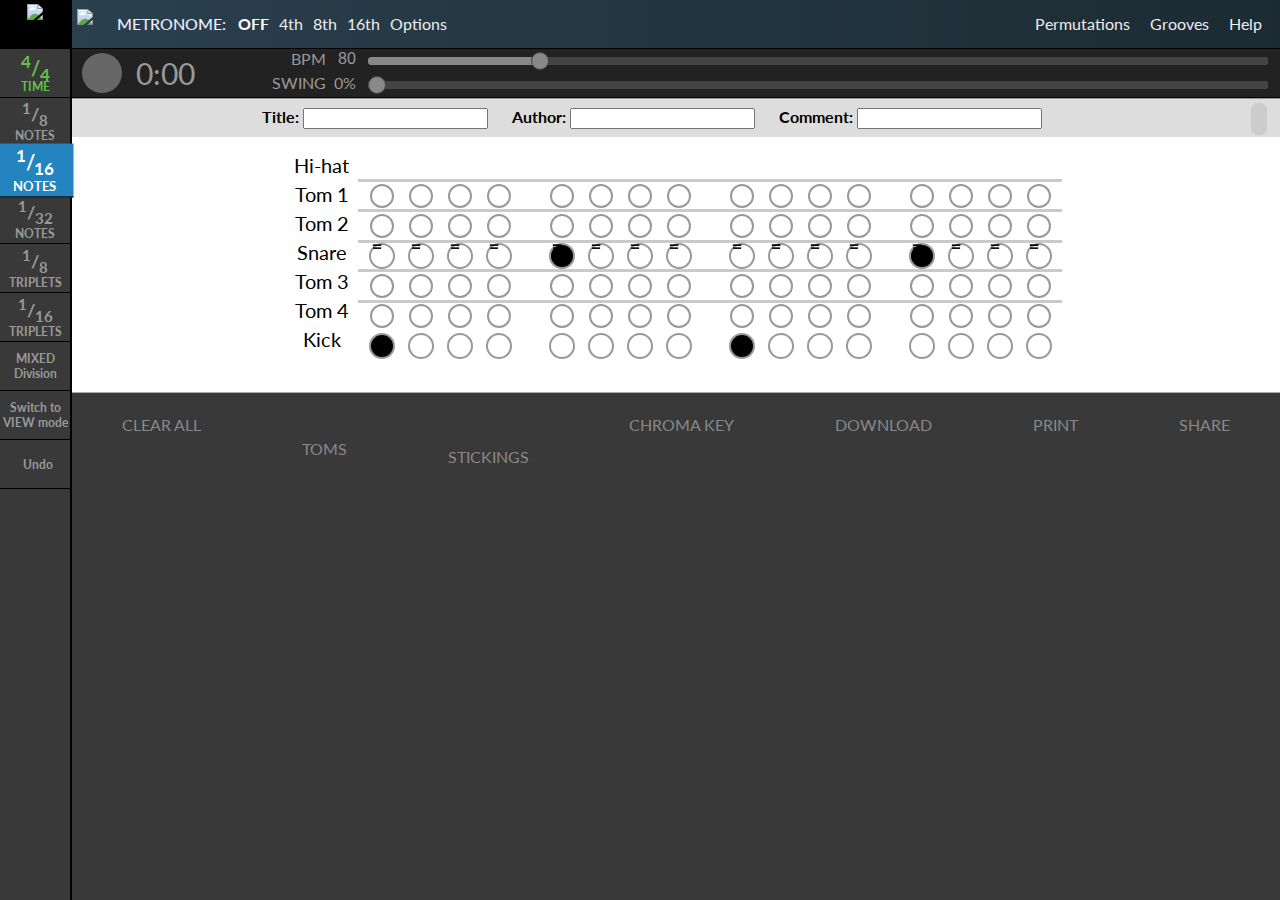
==== commit cd7a2d15: "Add tom2 and tom3 support" ====
--- a/index.html
+++ b/index.html
@@ -291,6 +291,18 @@
 			</ul>
 		</div>
 		<div class="noteContextMenu">
+			<ul id="tom2ContextMenu" class="list">
+				<li onclick='myGrooveWriter.notePopupClick("tom2", "off");'>Off</li>
+				<li onclick='myGrooveWriter.notePopupClick("tom2", "normal");'>Tom Normal</li>
+			</ul>
+		</div>
+		<div class="noteContextMenu">
+			<ul id="tom3ContextMenu" class="list">
+				<li onclick='myGrooveWriter.notePopupClick("tom3", "off");'>Off</li>
+				<li onclick='myGrooveWriter.notePopupClick("tom3", "normal");'>Tom Normal</li>
+			</ul>
+		</div>
+		<div class="noteContextMenu">
 			<ul id="tom4ContextMenu" class="list">
 				<li onclick='myGrooveWriter.notePopupClick("tom4", "off");'>Off</li>
 				<li onclick='myGrooveWriter.notePopupClick("tom4", "normal");'>Tom Normal</li>
@@ -341,6 +353,22 @@
 				<li onclick='myGrooveWriter.noteLabelPopupClick("tom1", "all_on");'>all Toms <b>On</b></li>
 				<li id='mute_tom1_menu_item' onclick='myGrooveWriter.noteLabelPopupClick("tom1", "mute");'>mute tom sound</li>
 				<li onclick='myGrooveWriter.noteLabelPopupClick("tom1", "cancel");'>cancel</li>
+			</ul>
+		</div>
+		<div class="noteContextMenu">
+			<ul id="tom2LabelContextMenu" class="list">
+				<li onclick='myGrooveWriter.noteLabelPopupClick("tom2", "all_off");'>all Toms <b>Off</b></li>
+				<li onclick='myGrooveWriter.noteLabelPopupClick("tom2", "all_on");'>all Toms <b>On</b></li>
+				<li id='mute_tom2_menu_item' onclick='myGrooveWriter.noteLabelPopupClick("tom2", "mute");'>mute tom sound</li>
+				<li onclick='myGrooveWriter.noteLabelPopupClick("tom2", "cancel");'>cancel</li>
+			</ul>
+		</div>
+		<div class="noteContextMenu">
+			<ul id="tom3LabelContextMenu" class="list">
+				<li onclick='myGrooveWriter.noteLabelPopupClick("tom3", "all_off");'>all Toms <b>Off</b></li>
+				<li onclick='myGrooveWriter.noteLabelPopupClick("tom3", "all_on");'>all Toms <b>On</b></li>
+				<li id='mute_tom3_menu_item' onclick='myGrooveWriter.noteLabelPopupClick("tom3", "mute");'>mute tom sound</li>
+				<li onclick='myGrooveWriter.noteLabelPopupClick("tom3", "cancel");'>cancel</li>
 			</ul>
 		</div>
 		<div class="noteContextMenu">
--- a/css/groove_writer_orange.css
+++ b/css/groove_writer_orange.css
@@ -337,6 +337,24 @@
 		cursor: pointer;
 		text-align: center;
 	}
+	#tom2-label {
+		display: block;
+		white-space:nowrap;
+		margin-top: 5px;
+		margin-left: 8px;
+		cursor: pointer;
+		text-align: center;
+		visibility: hidden;
+	}
+	#tom3-label {
+		display: block;
+		white-space:nowrap;
+		margin-top: 5px;
+		margin-left: 8px;
+		cursor: pointer;
+		text-align: center;
+		visibility: hidden;
+	}
 	#tom4-label {
 		display: block;
 		white-space:nowrap;
@@ -410,6 +428,24 @@
 		-moz-user-select: none;
 		-webkit-user-select: none;
 		-ms-user-select: none;
+	}
+	#tom2-container {
+		height: 28px;
+		white-space:nowrap;
+		border: 1px solid transparent;
+		-moz-user-select: none;
+		-webkit-user-select: none;
+		-ms-user-select: none;
+		visibility: hidden;
+	}
+	#tom3-container {
+		height: 28px;
+		white-space:nowrap;
+		border: 1px solid transparent;
+		-moz-user-select: none;
+		-webkit-user-select: none;
+		-ms-user-select: none;
+		visibility: hidden;
 	}
 	#tom4-container {
 		height: 28px;
@@ -605,7 +641,7 @@
 		color: transparent;
 		float:left;
 	}
-	.unmuteHHButton, .unmuteSnareButton, .unmuteKickButton, .unmuteTom1Button, .unmuteTom4Button {
+	.unmuteHHButton, .unmuteSnareButton, .unmuteKickButton, .unmuteTom1Button, .unmuteTom2Button, .unmuteTom3Button, .unmuteTom4Button {
 		display: inline-block;
 		display: none;
 		position: relative;
@@ -618,7 +654,7 @@
 		margin-left: 2px;
 		cursor: pointer;
 	}
-	.unmuteHHButton:hover, .unmuteSnareButton:hover, .unmuteKickButton:hover, .unmuteTom1Button:hover, .unmuteTom4Button:hover {
+	.unmuteHHButton:hover, .unmuteSnareButton:hover, .unmuteKickButton:hover, .unmuteTom1Button:hover, .unmuteTom2Button:hover, .unmuteTom3Button:hover, .unmuteTom4Button:hover {
 		opacity: .6;
 	}
 	.unmuteHHStack {
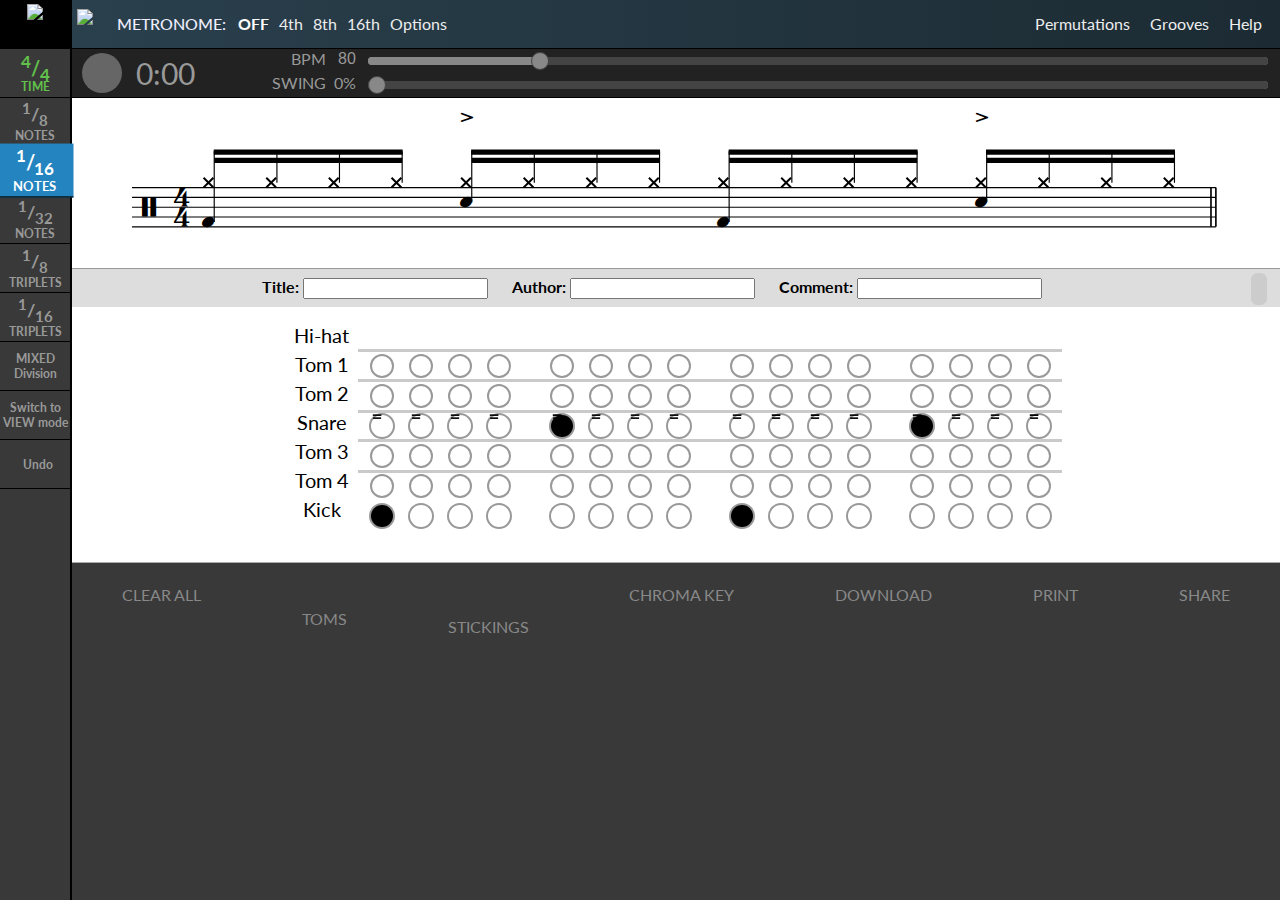
==== commit ae812b6f: "Replace fonts with Lato and MADE Waffle Soft" ====
--- a/index.html
+++ b/index.html
@@ -26,6 +26,7 @@
 	    <link rel="stylesheet" type="text/css" href="css/groove_writer_orange.css">
 		<link rel="stylesheet" type="text/css" href="css/groove_display_orange.css">
 		<link href='https://fonts.googleapis.com/css?family=Lato:400,700,300' rel='stylesheet' type='text/css'>
+		<link href="http://fonts.cdnfonts.com/css/made-waffle-soft" rel="stylesheet">
 
 		<!--   Other peoples JS libraries    -->
 		<!-- <script src="./MIDI.js/js/MIDI/MIDI.JS.min.js" type="text/javascript"></script> -->
@@ -266,6 +267,17 @@
 				<li onclick='myGrooveWriter.notePopupClick("sticking","left");'><b>L</b>eft</li>
 				<li onclick='myGrooveWriter.notePopupClick("sticking","both");'><b>R/L</b></li>
 				<li onclick='myGrooveWriter.notePopupClick("sticking", "count");'>Count</li>
+				<li onclick='myGrooveWriter.notePopupClick("sticking", "kick");'>Kick</li>
+				<li onclick='myGrooveWriter.notePopupClick("sticking", "flam");'>flam</li>
+				<li onclick='myGrooveWriter.notePopupClick("sticking", "t1");'>T1</li>
+				<li onclick='myGrooveWriter.notePopupClick("sticking", "t2");'>T2</li>
+				<li onclick='myGrooveWriter.notePopupClick("sticking", "t3");'>T3</li>
+				<li onclick='myGrooveWriter.notePopupClick("sticking", "t4");'>T4</li>
+				<li onclick='myGrooveWriter.notePopupClick("sticking", "crc");'>CRC</li>
+				<li onclick='myGrooveWriter.notePopupClick("sticking", "rc");'>RC</li>
+				<li onclick='myGrooveWriter.notePopupClick("sticking", "fhh");'>FHH</li>
+				<li onclick='myGrooveWriter.notePopupClick("sticking", "circle");'>○</li>
+				<li onclick='myGrooveWriter.notePopupClick("sticking", "plus");'>+</li>
 			</ul>
 		</div>
 		<div class="noteContextMenu">
--- a/css/groove_writer_orange.css
+++ b/css/groove_writer_orange.css
@@ -388,6 +388,7 @@
 		z-index: 4;
 	}
 	.stickings-container {
+		font-family: MADE Waffle Soft;
 		display: none;
 		height: 32px;
 		background: #f7f1cf;
@@ -573,6 +574,18 @@
 	.sticking_count {
 		position: absolute; top: 0px; left: 6px;
 		font-size: 24px;
+		color: transparent;
+		cursor: pointer;
+	}
+	.sticking_label {
+		position: absolute; top: 0px; left: 6px;
+		font-size: 24px;
+		color: transparent;
+		cursor: pointer;
+	}
+	.sticking_flam {
+		position: absolute; top: 5px; left: 0px;
+		font-size: 18px;
 		color: transparent;
 		cursor: pointer;
 	}
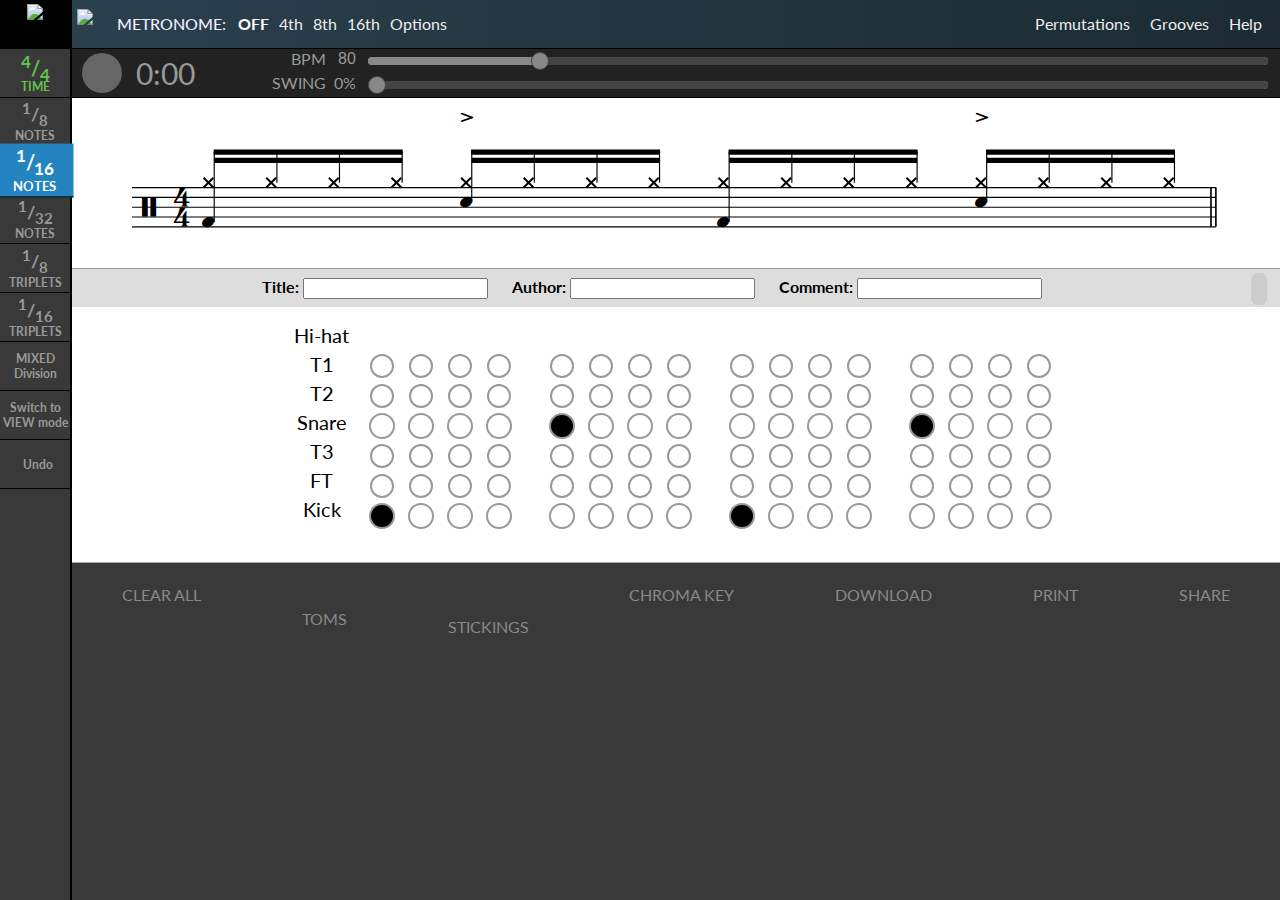
==== commit 5352f82d: "Add 1/4 time sig, fix toms naming, style fixes" ====
--- a/index.html
+++ b/index.html
@@ -329,6 +329,7 @@
 				<li onclick='myGrooveWriter.notePopupClick("snare", "xstick");'>Cross Stick</li>
 				<li onclick='myGrooveWriter.notePopupClick("snare", "buzz");'>Buzz Stroke</li>
 				<li onclick='myGrooveWriter.notePopupClick("snare", "flam");'>Flam</li>
+				<!-- <li onclick='myGrooveWriter.notePopupClick("snare", "drag");'>Drag</li> -->
 			</ul>
 		</div>
 		<div class="noteContextMenu">
@@ -450,6 +451,7 @@
 			<div id="timeSigPopupTitle">Choose a Time Signature</div>
 			<div id="timeSigPopupOptions">
 			 <select id="timeSigPopupTimeSigTop">
+			  <option value="1">1</option>
 			  <option value="2">2</option>
 			  <option value="3">3</option>
 			  <option selected value="4">4</option>
--- a/css/groove_writer_orange.css
+++ b/css/groove_writer_orange.css
@@ -583,7 +583,7 @@
 		color: transparent;
 		cursor: pointer;
 	}
-	.sticking_flam {
+	.sticking_flam, .sticking_fhh, .sticking_t1, .sticking_t2, .sticking_t3, .sticking_t4, .sticking_crc, .sticking_rc {
 		position: absolute; top: 5px; left: 0px;
 		font-size: 18px;
 		color: transparent;
@@ -860,6 +860,7 @@
 	}
 	.svgTarget.chromaKey {
 		background: rgb(0, 177, 64) !important;
+		color: white;
 	}
 
 	/* override the normal 100% width that is in groove_display for editing */
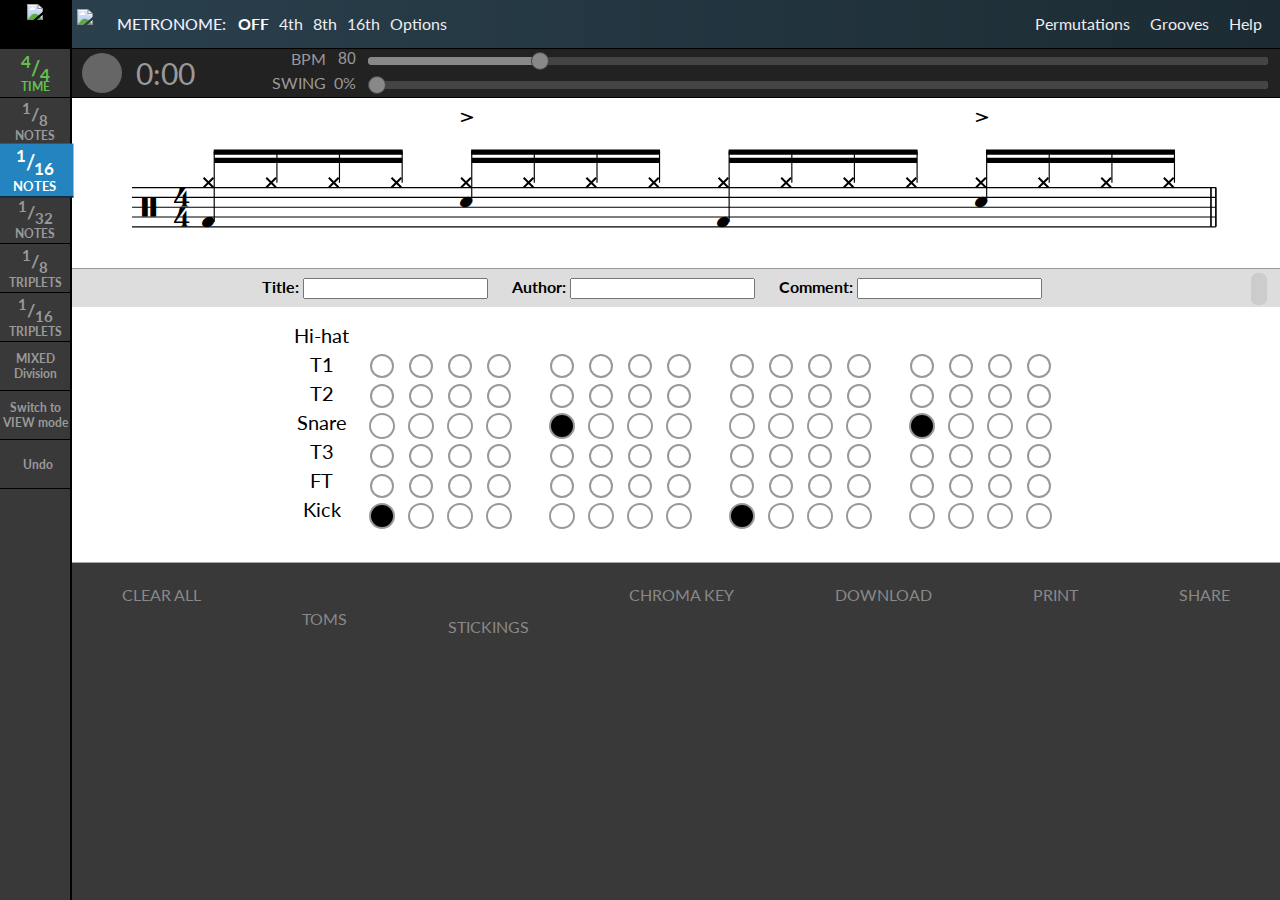
==== commit 1f93a8fb: "Rewrite labels using single source" ====
--- a/index.html
+++ b/index.html
@@ -267,18 +267,16 @@
 				<li onclick='myGrooveWriter.notePopupClick("sticking","left");'><b>L</b>eft</li>
 				<li onclick='myGrooveWriter.notePopupClick("sticking","both");'><b>R/L</b></li>
 				<li onclick='myGrooveWriter.notePopupClick("sticking", "count");'>Count</li>
-				<li onclick='myGrooveWriter.notePopupClick("sticking", "kick");'>Kick</li>
-				<li onclick='myGrooveWriter.notePopupClick("sticking", "flam");'>flam</li>
-				<li onclick='myGrooveWriter.notePopupClick("sticking", "t1");'>T1</li>
-				<li onclick='myGrooveWriter.notePopupClick("sticking", "t2");'>T2</li>
-				<li onclick='myGrooveWriter.notePopupClick("sticking", "t3");'>T3</li>
-				<li onclick='myGrooveWriter.notePopupClick("sticking", "t4");'>T4</li>
-				<li onclick='myGrooveWriter.notePopupClick("sticking", "crc");'>CRC</li>
-				<li onclick='myGrooveWriter.notePopupClick("sticking", "rc");'>RC</li>
-				<li onclick='myGrooveWriter.notePopupClick("sticking", "fhh");'>FHH</li>
-				<li onclick='myGrooveWriter.notePopupClick("sticking", "circle");'>○</li>
-				<li onclick='myGrooveWriter.notePopupClick("sticking", "plus");'>+</li>
-			</ul>
+			</ul>
+			<script type="text/javascript">
+				labels.forEach(function (label) {
+					var el = document.createElement('li');
+					var code = label.code;
+					el.onclick = function() { myGrooveWriter.notePopupClick("sticking", code); console.log(code); };
+					el.textContent = label.name;
+					document.getElementById('stickingContextMenu').appendChild(el);
+				});
+			</script>
 		</div>
 		<div class="noteContextMenu">
 			<ul id="hhContextMenu" class="list">
--- a/css/groove_writer_orange.css
+++ b/css/groove_writer_orange.css
@@ -583,9 +583,15 @@
 		color: transparent;
 		cursor: pointer;
 	}
-	.sticking_flam, .sticking_fhh, .sticking_t1, .sticking_t2, .sticking_t3, .sticking_t4, .sticking_crc, .sticking_rc {
+	.sticking_t1, .sticking_t2, .sticking_t3, .sticking_t4, .sticking_rc, .sticking_oh, .sticking_ft {
 		position: absolute; top: 5px; left: 0px;
 		font-size: 18px;
+		color: transparent;
+		cursor: pointer;
+	}
+	.sticking_flam, .sticking_fhh, .sticking_crc, .sticking_h_k, .sticking_h_s, .sticking_oh_k, .sticking_oh_s {
+		position: absolute; top: 10px; left: -5px;
+		font-size: 14px;
 		color: transparent;
 		cursor: pointer;
 	}
@@ -917,7 +923,7 @@
 		list-style:none;
 	}
 	.noteContextMenu>ul.list li {
-		padding:10px;
+		padding:3px;
 		border-bottom: solid 1px #393939;
 		text-decoration: none;
 	}
